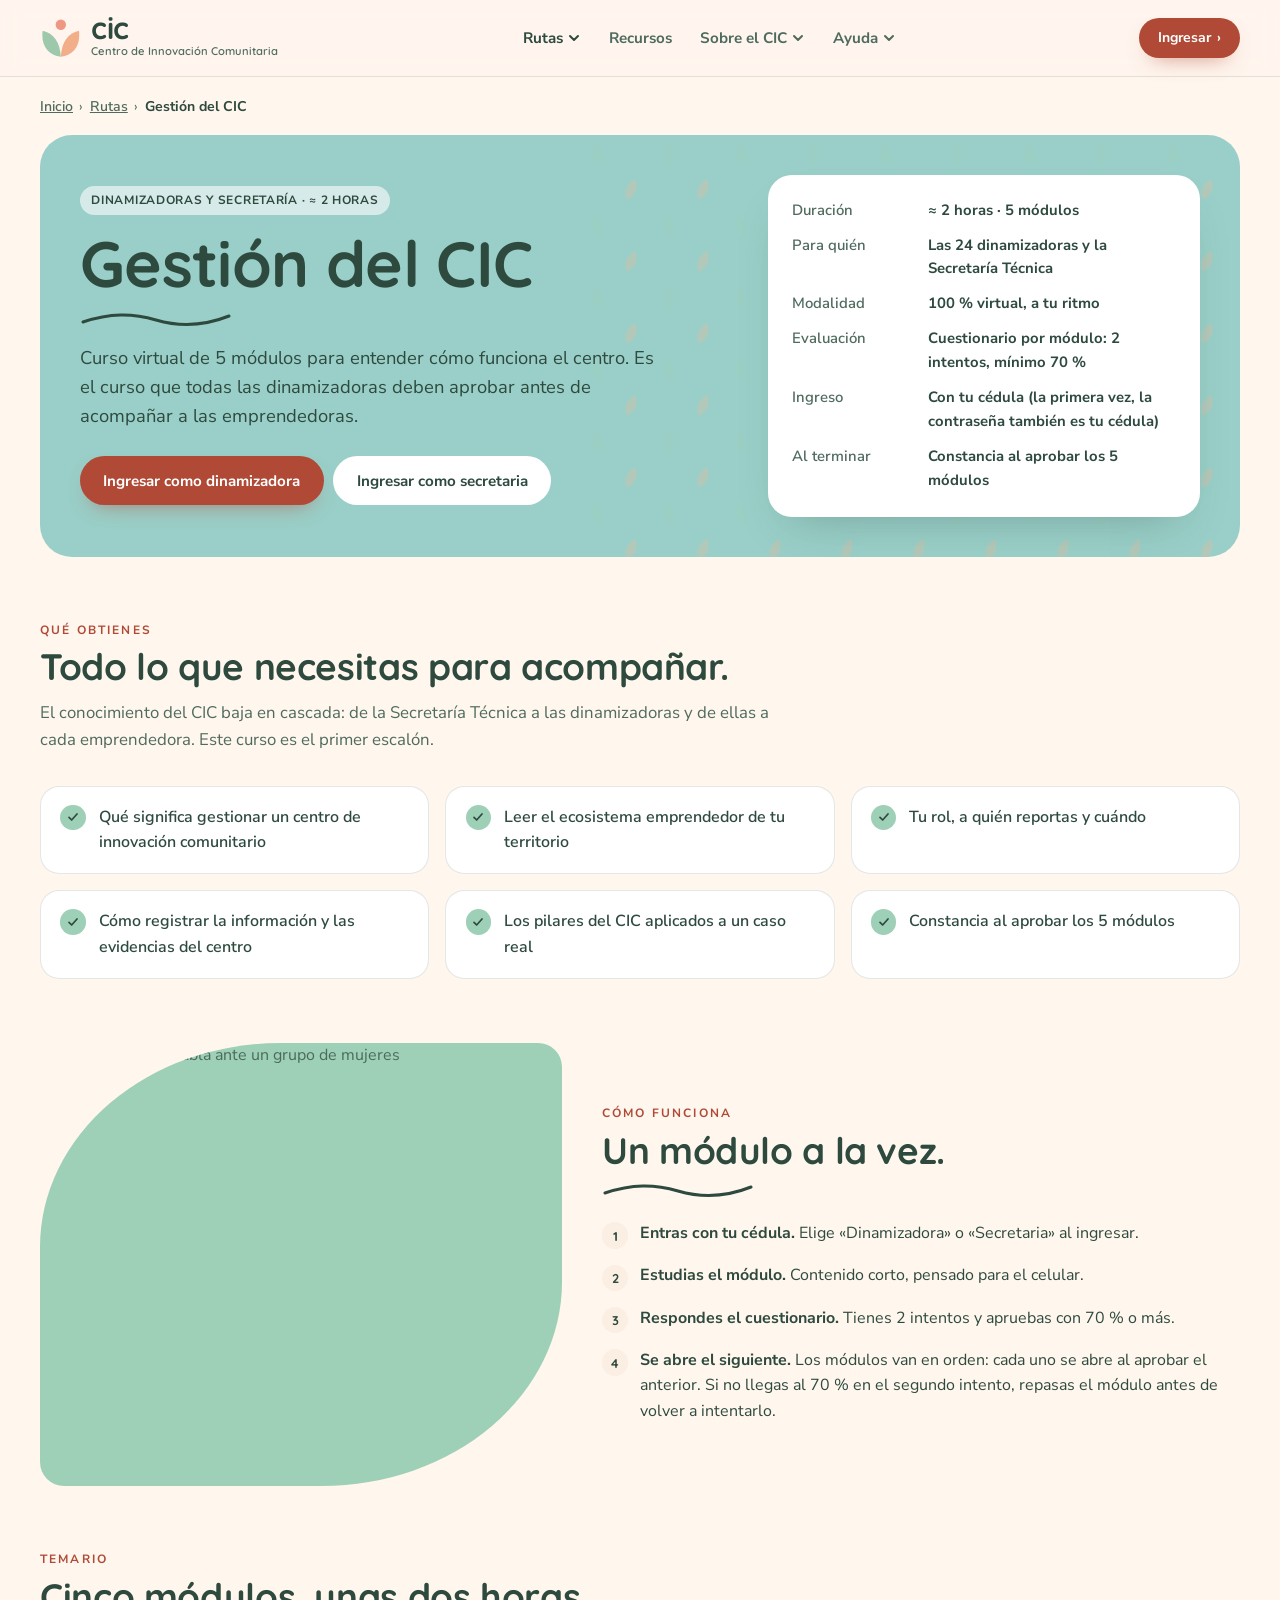
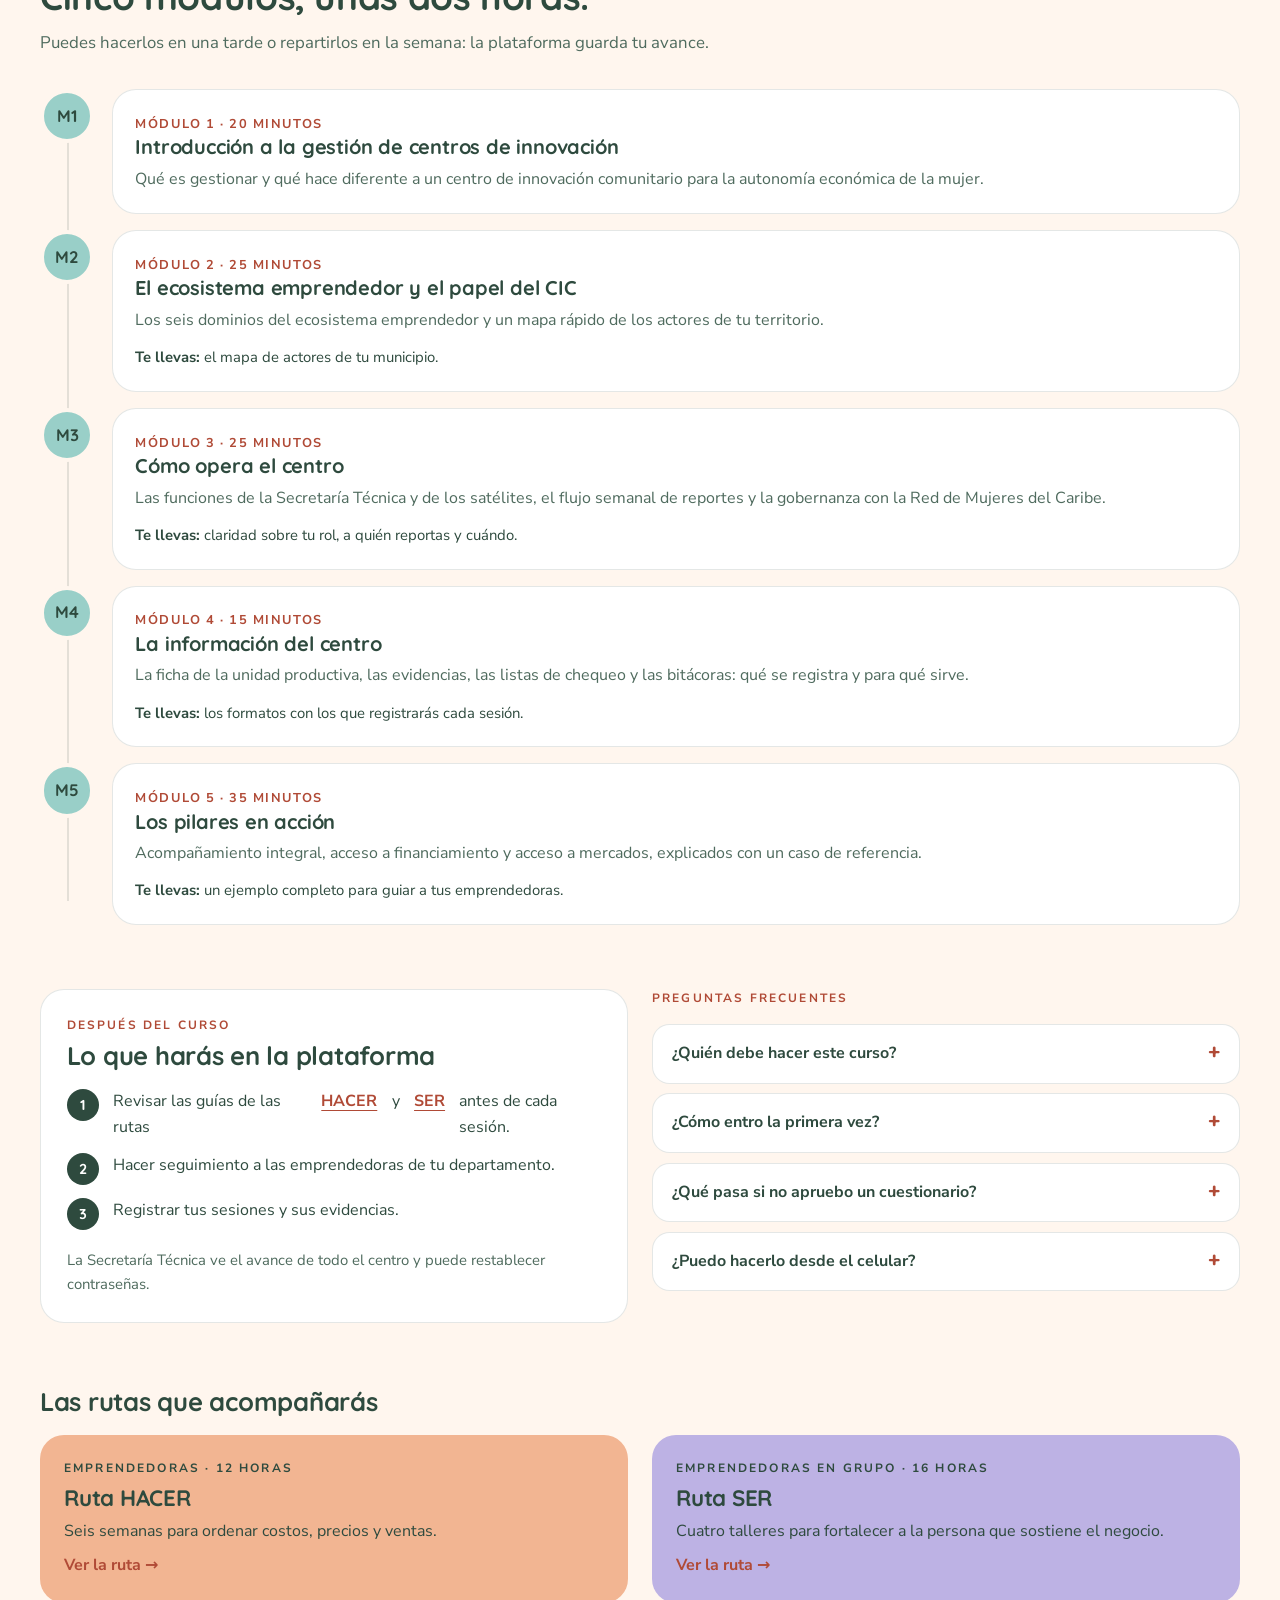
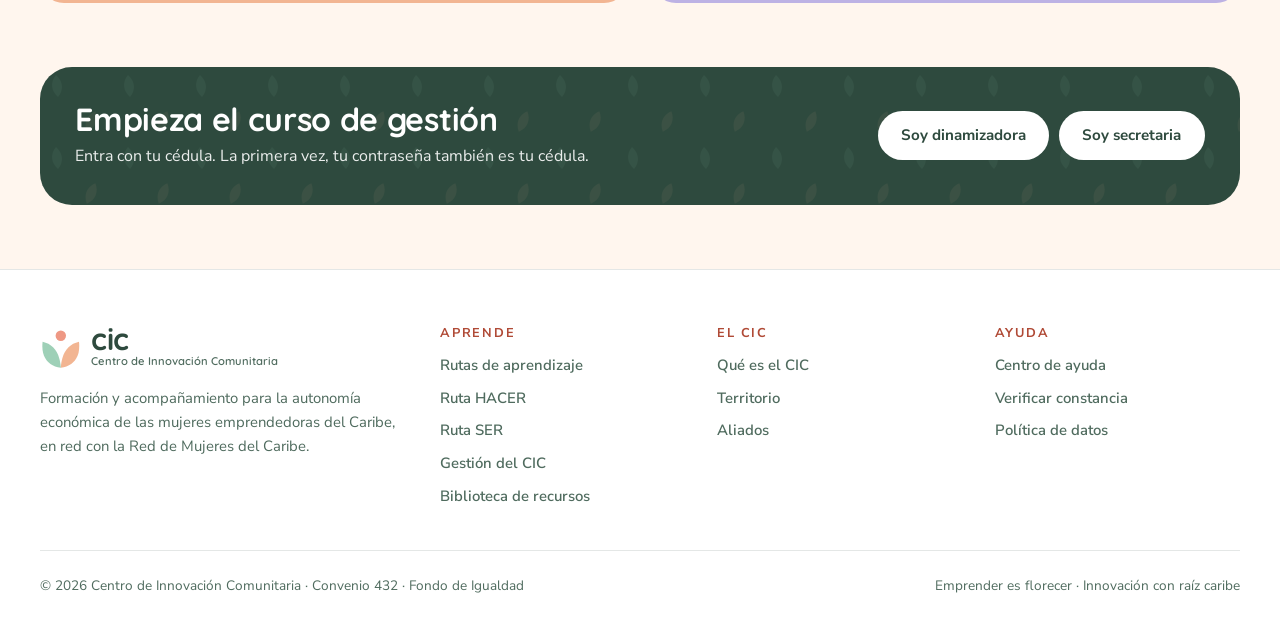
==== rutas/gestion-cic/index.html @ 65de55a2 "Create index.html" ====
<!DOCTYPE html>
<html lang="es-CO">
<head>
    <meta charset="UTF-8">
    <meta name="viewport" content="width=device-width, initial-scale=1">
    <title>Curso Gestión del CIC para dinamizadoras · CIC</title>
    <meta name="description" content="Curso virtual de 5 módulos (≈ 2 horas) para dinamizadoras y Secretaría Técnica: cómo funciona el Centro de Innovación Comunitaria y su ecosistema.">
    <link rel="canonical" href="https://centrodeinnovacioncomunitaria-hub.github.io/landing/rutas/gestion-cic/">
    <meta name="theme-color" content="#2E4A3E">
    <meta property="og:type" content="website">
    <meta property="og:locale" content="es_CO">
    <meta property="og:site_name" content="Centro de Innovación Comunitaria (CIC)">
    <meta property="og:title" content="Gestión del CIC · Centro de Innovación Comunitaria">
    <meta property="og:description" content="El curso que todas las dinamizadoras aprueban para acompañar a las emprendedoras del Caribe.">
    <meta property="og:url" content="https://centrodeinnovacioncomunitaria-hub.github.io/landing/rutas/gestion-cic/">
    <link rel="icon" type="image/svg+xml" href="data:image/svg+xml,%3Csvg xmlns='http://www.w3.org/2000/svg' viewBox='12 12 96 96'%3E%3Cpath d='M60,104 C30,100 14,78 18,44 C44,50 58,70 60,104 Z' fill='%239ED0B7'/%3E%3Cpath d='M60,104 C90,100 106,78 102,44 C76,50 62,70 60,104 Z' fill='%23F2B592'/%3E%3Ccircle cx='60' cy='30' r='12' fill='%23EE9884'/%3E%3C/svg%3E">
    <link rel="preconnect" href="https://fonts.googleapis.com">
    <link rel="preconnect" href="https://fonts.gstatic.com" crossorigin>
    <link href="https://fonts.googleapis.com/css2?family=Nunito+Sans:opsz,wght@6..12,400;6..12,600;6..12,700&family=Quicksand:wght@600;700&display=swap" rel="stylesheet">
    <link rel="stylesheet" href="../../assets/cic.css">
    <script type="application/ld+json">
    {
      "@context": "https://schema.org",
      "@graph": [
        {
          "@type": "Course",
          "name": "Gestión del CIC",
          "description": "Curso virtual de 5 módulos para dinamizadoras y Secretaría Técnica sobre cómo funciona un centro de innovación comunitaria.",
          "url": "https://centrodeinnovacioncomunitaria-hub.github.io/landing/rutas/gestion-cic/",
          "provider": { "@type": "EducationalOrganization", "name": "Centro de Innovación Comunitaria (CIC)", "url": "https://centrodeinnovacioncomunitaria-hub.github.io/landing/" },
          "inLanguage": "es-CO",
          "timeRequired": "PT2H",
          "isAccessibleForFree": true,
          "educationalCredentialAwarded": "Constancia de participación",
          "syllabusSections": [
            { "@type": "Syllabus", "name": "Introducción a la gestión de centros de innovación", "timeRequired": "PT20M" },
            { "@type": "Syllabus", "name": "El ecosistema emprendedor y el papel del CIC", "timeRequired": "PT25M" },
            { "@type": "Syllabus", "name": "Cómo opera el centro", "timeRequired": "PT25M" },
            { "@type": "Syllabus", "name": "La información del centro", "timeRequired": "PT15M" },
            { "@type": "Syllabus", "name": "Los pilares en acción", "timeRequired": "PT35M" }
          ]
        },
        {
          "@type": "BreadcrumbList",
          "itemListElement": [
            { "@type": "ListItem", "position": 1, "name": "Inicio", "item": "https://centrodeinnovacioncomunitaria-hub.github.io/landing/" },
            { "@type": "ListItem", "position": 2, "name": "Rutas", "item": "https://centrodeinnovacioncomunitaria-hub.github.io/landing/#rutas" },
            { "@type": "ListItem", "position": 3, "name": "Gestión del CIC" }
          ]
        }
      ]
    }
    </script>
    <script>document.documentElement.classList.add('js');</script>
</head>
<body>
    <svg width="0" height="0" style="position:absolute" aria-hidden="true" focusable="false">
        <filter id="duo-verde" color-interpolation-filters="sRGB"><feColorMatrix type="matrix" values=".33 .33 .33 0 0 .33 .33 .33 0 0 .33 .33 .33 0 0 0 0 0 1 0"/><feComponentTransfer><feFuncR type="table" tableValues=".18 .66"/><feFuncG type="table" tableValues=".29 .85"/><feFuncB type="table" tableValues=".24 .75"/></feComponentTransfer></filter>
        <symbol id="isotipo" viewBox="12 12 96 96"><path d="M60,104 C30,100 14,78 18,44 C44,50 58,70 60,104 Z" fill="#9ED0B7" style="mix-blend-mode:multiply"/><path d="M60,104 C90,100 106,78 102,44 C76,50 62,70 60,104 Z" fill="#F2B592" style="mix-blend-mode:multiply"/><circle cx="60" cy="30" r="12" fill="#EE9884"/></symbol>
        <symbol id="trazo" viewBox="0 0 152 16"><path d="M3 11 C 30 2, 52 2, 76 9 S 124 15, 149 5" fill="none" stroke="currentColor" stroke-width="3" stroke-linecap="round"/></symbol>
        <symbol id="flecha" viewBox="0 0 12 12"><path d="M2 4l4 4 4-4" fill="none" stroke="currentColor" stroke-width="2" stroke-linecap="round" stroke-linejoin="round"/></symbol>
    </svg>

    <a class="saltar" href="#contenido">Saltar al contenido</a>

    <header class="cabecera">
        <div class="contenedor">
            <a href="../../" class="logo" aria-label="CIC · Centro de Innovación Comunitaria, inicio">
                <svg aria-hidden="true"><use href="#isotipo"/></svg>
                <span><span class="logo-palabra">cic</span><span class="logo-sub">Centro de Innovación Comunitaria</span></span>
            </a>
            <nav id="nav-publica" class="nav" aria-label="Principal">
                <div class="submenu">
                    <button type="button" class="submenu-btn actual" aria-expanded="false" aria-controls="sub-rutas">Rutas <svg aria-hidden="true"><use href="#flecha"/></svg></button>
                    <ul id="sub-rutas" class="submenu-lista" hidden>
                        <li><a href="../hacer/"><span class="punto bg-durazno"></span><span><b>Ruta HACER</b><small>Emprendedoras · 12 horas</small></span></a></li>
                        <li><a href="../ser/"><span class="punto bg-lavanda"></span><span><b>Ruta SER</b><small>Emprendedoras en grupo · 16 horas</small></span></a></li>
                        <li><a href="../gestion-cic/" aria-current="page"><span class="punto bg-agua"></span><span><b>Gestión del CIC</b><small>Dinamizadoras y Secretaría · ≈ 2 horas</small></span></a></li>
                        <li><a class="todas" href="../../#rutas">Ver todas las rutas</a></li>
                    </ul>
                </div>
                <a href="../../#recursos">Recursos</a>
                <div class="submenu">
                    <button type="button" class="submenu-btn" aria-expanded="false" aria-controls="sub-cic">Sobre el CIC <svg aria-hidden="true"><use href="#flecha"/></svg></button>
                    <ul id="sub-cic" class="submenu-lista" hidden>
                        <li><a href="../../#sobre-cic"><span class="punto bg-menta"></span><span><b>Qué es el CIC</b><small>Modelo, cascada y pilares</small></span></a></li>
                        <li><a href="../../#territorio"><span class="punto bg-mantequilla"></span><span><b>Territorio</b><small>8 satélites · 13 municipios</small></span></a></li>
                        <li><a href="../../#aliados"><span class="punto bg-coral"></span><span><b>Aliados</b><small>Quiénes hacen posible el CIC</small></span></a></li>
                    </ul>
                </div>
                <div class="submenu">
                    <button type="button" class="submenu-btn" aria-expanded="false" aria-controls="sub-ayuda">Ayuda <svg aria-hidden="true"><use href="#flecha"/></svg></button>
                    <ul id="sub-ayuda" class="submenu-lista" hidden>
                        <li><a href="../../#ayuda"><span class="punto bg-agua"></span><span><b>Preguntas frecuentes</b><small>Ingreso, celular y constancias</small></span></a></li>
                        <li><a href="../../#verificar"><span class="punto bg-menta"></span><span><b>Verificar constancia</b><small>Con el código de la constancia</small></span></a></li>
                        <li><a href="../../#politica-datos"><span class="punto bg-lavanda"></span><span><b>Política de datos</b><small>Ley 1581 de 2012</small></span></a></li>
                    </ul>
                </div>
            </nav>
            <div class="acciones">
                <a class="btn btn-primario btn-pequeno" href="../../#ingresar">Ingresar <span aria-hidden="true">›</span></a>
                <button type="button" id="menu-btn" class="menu-btn" aria-controls="nav-publica" aria-expanded="false" aria-label="Abrir menú">
                    <svg width="20" height="20" viewBox="0 0 20 20" aria-hidden="true"><path d="M3 5h14M3 10h14M3 15h14" stroke="currentColor" stroke-width="2" stroke-linecap="round"/></svg>
                </button>
            </div>
        </div>
    </header>

    <main id="contenido" class="pagina-ruta">
        <nav class="migas contenedor" aria-label="Ruta de navegación">
            <ol>
                <li><a href="../../">Inicio</a></li>
                <li><a href="../../#rutas">Rutas</a></li>
                <li><span aria-current="page">Gestión del CIC</span></li>
            </ol>
        </nav>

        <div class="contenedor">
            <section class="ruta-heroe bg-agua" aria-labelledby="titulo-ruta">
                <div class="patron-hojas" aria-hidden="true"></div>
                <div class="ruta-heroe-grid">
                    <div>
                        <span class="chip" style="background:rgba(255,255,255,.6)">Dinamizadoras y Secretaría · ≈ 2 horas</span>
                        <h1 id="titulo-ruta">Gestión del CIC</h1>
                        <svg class="trazo" aria-hidden="true"><use href="#trazo"/></svg>
                        <p class="lead">Curso virtual de 5 módulos para entender cómo funciona el centro. Es el curso que todas las dinamizadoras deben aprobar antes de acompañar a las emprendedoras.</p>
                        <div class="botones" style="margin-top:1.6rem">
                            <a class="btn btn-primario" href="../../#ingresar-dinamizadora">Ingresar como dinamizadora</a>
                            <a class="btn btn-claro" href="../../#ingresar-secretaria">Ingresar como secretaria</a>
                        </div>
                    </div>
                    <aside class="ficha-tarjeta" aria-label="Ficha del curso">
                        <dl class="ficha">
                            <dt>Duración</dt><dd>≈ 2 horas · 5 módulos</dd>
                            <dt>Para quién</dt><dd>Las 24 dinamizadoras y la Secretaría Técnica</dd>
                            <dt>Modalidad</dt><dd>100 % virtual, a tu ritmo</dd>
                            <dt>Evaluación</dt><dd>Cuestionario por módulo: 2 intentos, mínimo 70 %</dd>
                            <dt>Ingreso</dt><dd>Con tu cédula (la primera vez, la contraseña también es tu cédula)</dd>
                            <dt>Al terminar</dt><dd>Constancia al aprobar los 5 módulos</dd>
                        </dl>
                    </aside>
                </div>
            </section>
        </div>

        <section class="bloque" aria-labelledby="titulo-obtienes">
            <div class="contenedor">
                <p class="eyebrow">Qué obtienes</p>
                <h2 id="titulo-obtienes" style="margin-top:.4rem">Todo lo que necesitas para acompañar.</h2>
                <p class="intro">El conocimiento del CIC baja en cascada: de la Secretaría Técnica a las dinamizadoras y de ellas a cada emprendedora. Este curso es el primer escalón.</p>
                <ul class="obtienes">
                    <li class="aparece">Qué significa gestionar un centro de innovación comunitario</li>
                    <li class="aparece">Leer el ecosistema emprendedor de tu territorio</li>
                    <li class="aparece">Tu rol, a quién reportas y cuándo</li>
                    <li class="aparece">Cómo registrar la información y las evidencias del centro</li>
                    <li class="aparece">Los pilares del CIC aplicados a un caso real</li>
                    <li class="aparece">Constancia al aprobar los 5 módulos</li>
                </ul>
            </div>
        </section>

        <section class="bloque" aria-labelledby="titulo-funciona">
            <div class="contenedor funciona">
                <div class="hoja bg-menta aparece">
                    <img class="foto-duo" style="filter:url(#duo-verde)" loading="lazy" referrerpolicy="no-referrer" width="640" height="544"
                         src="https://blogger.googleusercontent.com/img/b/R29vZ2xl/AVvXsEgkaFUGQ0lPFM6brzHzL_IpVWq1-TNBT09i9fsvGLFzL9xLCLwIwXAvQrNSRSFfO0YGUrww76EF6ipz-koMBblKLzogX8BmWFiyR5SAm5yjcVIxCCxAXAslyDUhedAtzoGcDtzMJ2Xzapk/s640/IMG_6604.JPG"
                         alt="Una facilitadora habla ante un grupo de mujeres">
                </div>
                <div class="aparece">
                    <p class="eyebrow">Cómo funciona</p>
                    <h2 id="titulo-funciona" style="margin-top:.4rem">Un módulo a la vez.</h2>
                    <svg class="trazo" aria-hidden="true"><use href="#trazo"/></svg>
                    <ol class="pasos" style="margin-top:1.4rem;gap:.9rem">
                        <li><span><b>Entras con tu cédula.</b> Elige «Dinamizadora» o «Secretaria» al ingresar.</span></li>
                        <li><span><b>Estudias el módulo.</b> Contenido corto, pensado para el celular.</span></li>
                        <li><span><b>Respondes el cuestionario.</b> Tienes 2 intentos y apruebas con 70 % o más.</span></li>
                        <li><span><b>Se abre el siguiente.</b> Los módulos van en orden: cada uno se abre al aprobar el anterior. Si no llegas al 70 % en el segundo intento, repasas el módulo antes de volver a intentarlo.</span></li>
                    </ol>
                </div>
            </div>
        </section>

        <section id="temario" class="bloque" aria-labelledby="titulo-temario">
            <div class="contenedor">
                <p class="eyebrow">Temario</p>
                <h2 id="titulo-temario" style="margin-top:.4rem">Cinco módulos, unas dos horas.</h2>
                <p class="intro">Puedes hacerlos en una tarde o repartirlos en la semana: la plataforma guarda tu avance.</p>
                <ol class="linea">
                    <li id="modulo-1" class="paso-ruta aparece">
                        <span class="numero bg-agua">M1</span>
                        <div class="tarjeta">
                            <span class="meta">Módulo 1 · 20 minutos</span>
                            <h3>Introducción a la gestión de centros de innovación</h3>
                            <p>Qué es gestionar y qué hace diferente a un centro de innovación comunitario para la autonomía económica de la mujer.</p>
                        </div>
                    </li>
                    <li id="modulo-2" class="paso-ruta aparece">
                        <span class="numero bg-agua">M2</span>
                        <div class="tarjeta">
                            <span class="meta">Módulo 2 · 25 minutos</span>
                            <h3>El ecosistema emprendedor y el papel del CIC</h3>
                            <p>Los seis dominios del ecosistema emprendedor y un mapa rápido de los actores de tu territorio.</p>
                            <p class="logra"><b>Te llevas:</b> el mapa de actores de tu municipio.</p>
                        </div>
                    </li>
                    <li id="modulo-3" class="paso-ruta aparece">
                        <span class="numero bg-agua">M3</span>
                        <div class="tarjeta">
                            <span class="meta">Módulo 3 · 25 minutos</span>
                            <h3>Cómo opera el centro</h3>
                            <p>Las funciones de la Secretaría Técnica y de los satélites, el flujo semanal de reportes y la gobernanza con la Red de Mujeres del Caribe.</p>
                            <p class="logra"><b>Te llevas:</b> claridad sobre tu rol, a quién reportas y cuándo.</p>
                        </div>
                    </li>
                    <li id="modulo-4" class="paso-ruta aparece">
                        <span class="numero bg-agua">M4</span>
                        <div class="tarjeta">
                            <span class="meta">Módulo 4 · 15 minutos</span>
                            <h3>La información del centro</h3>
                            <p>La ficha de la unidad productiva, las evidencias, las listas de chequeo y las bitácoras: qué se registra y para qué sirve.</p>
                            <p class="logra"><b>Te llevas:</b> los formatos con los que registrarás cada sesión.</p>
                        </div>
                    </li>
                    <li id="modulo-5" class="paso-ruta aparece">
                        <span class="numero bg-agua">M5</span>
                        <div class="tarjeta">
                            <span class="meta">Módulo 5 · 35 minutos</span>
                            <h3>Los pilares en acción</h3>
                            <p>Acompañamiento integral, acceso a financiamiento y acceso a mercados, explicados con un caso de referencia.</p>
                            <p class="logra"><b>Te llevas:</b> un ejemplo completo para guiar a tus emprendedoras.</p>
                        </div>
                    </li>
                </ol>
            </div>
        </section>

        <section class="bloque" aria-labelledby="titulo-despues">
            <div class="contenedor dos-col">
                <div class="tarjeta aparece">
                    <p class="eyebrow">Después del curso</p>
                    <h2 id="titulo-despues" style="font-size:1.6rem;margin:.4rem 0 1.2rem">Lo que harás en la plataforma</h2>
                    <ol class="requisitos">
                        <li>Revisar las guías de las rutas <a class="enlace" href="../hacer/">HACER</a> y <a class="enlace" href="../ser/">SER</a> antes de cada sesión.</li>
                        <li>Hacer seguimiento a las emprendedoras de tu departamento.</li>
                        <li>Registrar tus sesiones y sus evidencias.</li>
                    </ol>
                    <p class="texto-suave" style="margin-top:1.2rem;font-size:.93rem">La Secretaría Técnica ve el avance de todo el centro y puede restablecer contraseñas.</p>
                </div>
                <div class="aparece">
                    <p class="eyebrow">Preguntas frecuentes</p>
                    <div class="preguntas" style="margin-top:1rem">
                        <details><summary>¿Quién debe hacer este curso?</summary><p>Las 24 dinamizadoras de los 8 satélites y el equipo de la Secretaría Técnica.</p></details>
                        <details><summary>¿Cómo entro la primera vez?</summary><p>Toca «Ingresar», elige «Dinamizadora» o «Secretaria» y escribe tu cédula. La primera vez, tu contraseña también es tu cédula; al entrar, cámbiala por una nueva y te llegará un correo de confirmación.</p></details>
                        <details><summary>¿Qué pasa si no apruebo un cuestionario?</summary><p>Tienes dos intentos. Si en el segundo no llegas al 70 %, repasa el módulo y vuelve a intentarlo.</p></details>
                        <details><summary>¿Puedo hacerlo desde el celular?</summary><p>Sí. El curso está pensado para el celular y guarda tu avance para que sigas donde lo dejaste.</p></details>
                    </div>
                </div>
            </div>
        </section>

        <section class="bloque" aria-labelledby="titulo-otras">
            <div class="contenedor">
                <h2 id="titulo-otras" style="font-size:1.6rem;margin-bottom:1.2rem">Las rutas que acompañarás</h2>
                <div class="rejilla r2">
                    <a class="otra-ruta bg-durazno aparece" href="../hacer/"><small class="eyebrow" style="color:var(--bosque)">Emprendedoras · 12 horas</small><h3>Ruta HACER</h3><p>Seis semanas para ordenar costos, precios y ventas.</p><span>Ver la ruta →</span></a>
                    <a class="otra-ruta bg-lavanda aparece" href="../ser/"><small class="eyebrow" style="color:var(--bosque)">Emprendedoras en grupo · 16 horas</small><h3>Ruta SER</h3><p>Cuatro talleres para fortalecer a la persona que sostiene el negocio.</p><span>Ver la ruta →</span></a>
                </div>

                <div class="cta-banda">
                    <div class="patron-hojas" aria-hidden="true"></div>
                    <div>
                        <h2>Empieza el curso de gestión</h2>
                        <p>Entra con tu cédula. La primera vez, tu contraseña también es tu cédula.</p>
                    </div>
                    <div class="botones" style="margin:0">
                        <a class="btn btn-claro" href="../../#ingresar-dinamizadora">Soy dinamizadora</a>
                        <a class="btn btn-claro" href="../../#ingresar-secretaria">Soy secretaria</a>
                    </div>
                </div>
            </div>
        </section>
    </main>

    <footer class="pie">
        <div class="contenedor">
            <div class="pie-rejilla">
                <div>
                    <a href="../../" class="logo" aria-label="CIC, volver al inicio">
                        <svg aria-hidden="true"><use href="#isotipo"/></svg>
                        <span><span class="logo-palabra">cic</span><span class="logo-sub" style="display:block">Centro de Innovación Comunitaria</span></span>
                    </a>
                    <p class="texto-suave" style="margin-top:1rem;font-size:.93rem">Formación y acompañamiento para la autonomía económica de las mujeres emprendedoras del Caribe, en red con la Red de Mujeres del Caribe.</p>
                </div>
                <div>
                    <h2>Aprende</h2>
                    <ul><li><a href="../../#rutas">Rutas de aprendizaje</a></li><li><a href="../hacer/">Ruta HACER</a></li><li><a href="../ser/">Ruta SER</a></li><li><a href="../gestion-cic/">Gestión del CIC</a></li><li><a href="../../#recursos">Biblioteca de recursos</a></li></ul>
                </div>
                <div>
                    <h2>El CIC</h2>
                    <ul><li><a href="../../#sobre-cic">Qué es el CIC</a></li><li><a href="../../#territorio">Territorio</a></li><li><a href="../../#aliados">Aliados</a></li></ul>
                </div>
                <div>
                    <h2>Ayuda</h2>
                    <ul><li><a href="../../#ayuda">Centro de ayuda</a></li><li><a href="../../#verificar">Verificar constancia</a></li><li><a href="../../#politica-datos">Política de datos</a></li></ul>
                </div>
            </div>
            <div class="pie-legal">
                <span>© 2026 Centro de Innovación Comunitaria · Convenio 432 · Fondo de Igualdad</span>
                <span>Emprender es florecer · Innovación con raíz caribe</span>
            </div>
        </div>
    </footer>

    <script src="../../assets/sitio.js"></script>
</body>
</html>
---- assets/cic.css ----
:root {
    /* Paleta del manual de marca v3 · Florecer: pasteles para la suavidad y un verde bosque que ancla */
    --bosque: #2E4A3E;      /* textos y trazo firme: 9,1:1 sobre crema */
    --musgo: #4F6B5E;       /* textos secundarios */
    --coralp: #B04A36;      /* coral profundo: botones y acciones, 5,4:1 con blanco */
    --coralp-osc: #963D2C;
    --menta: #9ED0B7;       /* crecimiento, esperanza */
    --durazno: #F2B592;     /* calidez, cercanía */
    --coral: #EE9884;       /* energía, acción */
    --mantequilla: #F4E1A1; /* luz, optimismo */
    --agua: #99CFC8;
    --lavanda: #BDB2E4;
    --crema: #FFF6EE;
    --crema-2: #FBEEE2;
    --linea: rgba(46, 74, 62, .13);
    --sombra: 0 22px 44px -24px rgba(46, 74, 62, .35);
    --titulo: 'Quicksand', ui-rounded, system-ui, sans-serif;
    --texto: 'Nunito Sans', system-ui, -apple-system, 'Segoe UI', sans-serif;
}
*, *::before, *::after { box-sizing: border-box; }
html { scroll-behavior: smooth; scroll-padding-top: 5.5rem; -webkit-text-size-adjust: 100%; }
body { margin: 0; background: var(--crema); color: var(--bosque); font: 400 1rem/1.6 var(--texto); -webkit-font-smoothing: antialiased; }
img, svg { display: block; max-width: 100%; }
[hidden] { display: none !important; }
h1, h2, h3, h4 { font-family: var(--titulo); font-weight: 700; line-height: 1.12; margin: 0; letter-spacing: -.01em; }
p { margin: 0; }
a { color: inherit; }
button, input, select { font: inherit; color: inherit; }
:focus-visible { outline: 3px solid var(--coralp); outline-offset: 2px; }
::selection { background: var(--menta); color: var(--bosque); }
.sr-only { position: absolute; width: 1px; height: 1px; padding: 0; margin: -1px; overflow: hidden; clip: rect(0 0 0 0); white-space: nowrap; border: 0; }
.saltar { position: absolute; left: 1rem; top: -4rem; z-index: 100; background: #fff; padding: .6rem 1rem; border-radius: 999px; font-weight: 700; }
.saltar:focus { top: 1rem; }
.contenedor { width: min(1200px, 100% - 2.5rem); margin-inline: auto; }
.texto-suave { color: var(--musgo); }

/* Botones */
.btn { display: inline-flex; align-items: center; justify-content: center; gap: .4rem; min-height: 2.9rem; padding: .7rem 1.4rem; border-radius: 999px; border: 1.5px solid transparent; font-weight: 700; font-size: .95rem; text-decoration: none; cursor: pointer; transition: background-color .2s, transform .2s, border-color .2s; }
.btn:hover { transform: translateY(-1px); }
.btn-primario { background: var(--coralp); color: #fff; box-shadow: 0 10px 22px -12px rgba(176, 74, 54, .7); }
.btn-primario:hover { background: var(--coralp-osc); }
.btn-borde { background: #fff; border-color: rgba(46, 74, 62, .25); }
.btn-borde:hover { background: var(--crema-2); }
.btn-bosque { background: var(--bosque); color: #fff; }
.btn-claro { background: #fff; color: var(--bosque); }
.btn-pequeno { min-height: 2.5rem; padding: .5rem 1.1rem; font-size: .875rem; }
.btn:disabled { opacity: .6; cursor: default; transform: none; }
.enlace { font-weight: 700; color: var(--coralp); text-decoration: underline; text-underline-offset: 4px; }

/* Elementos de marca */
.eyebrow { font-size: .75rem; font-weight: 700; letter-spacing: .18em; text-transform: uppercase; color: var(--coralp); }
.trazo { width: 9.5rem; height: 1rem; margin-top: .7rem; color: var(--bosque); }
.centrado .trazo { margin-inline: auto; }
.hoja { border-radius: 46% 1.5rem 46% 1.5rem / 46% 1.5rem 46% 1.5rem; overflow: hidden; }
.hoja-inv { border-radius: 1.5rem 46% 1.5rem 46% / 1.5rem 46% 1.5rem 46%; overflow: hidden; }
.foto-duo { width: 100%; height: 100%; object-fit: cover; }
.patron-hojas { background-image: url("data:image/svg+xml,%3Csvg xmlns='http://www.w3.org/2000/svg' width='72' height='72' viewBox='0 0 72 72'%3E%3Cpath d='M18 30c-7-6-8-15-2-22 7 6 8 15 2 22z' fill='%239ED0B7' fill-opacity='.55'/%3E%3Cpath d='M52 66c-7-6-8-15-2-22 7 6 8 15 2 22z' fill='%23F2B592' fill-opacity='.55' transform='rotate(28 52 55)'/%3E%3C/svg%3E"); background-size: 72px 72px; }
.tarjeta { background: #fff; border: 1px solid var(--linea); border-radius: 1.5rem; padding: 1.6rem; }
.chip { display: inline-flex; align-items: center; gap: .35rem; font-size: .75rem; font-weight: 700; letter-spacing: .06em; text-transform: uppercase; padding: .3rem .7rem; border-radius: 999px; background: var(--crema-2); }
.numero { width: 2.75rem; height: 2.75rem; border-radius: 50%; display: grid; place-items: center; font-family: var(--titulo); font-weight: 700; flex-shrink: 0; }
.bg-menta { background: var(--menta); } .bg-durazno { background: var(--durazno); } .bg-coral { background: var(--coral); }
.bg-mantequilla { background: var(--mantequilla); } .bg-agua { background: var(--agua); } .bg-lavanda { background: var(--lavanda); }

/* Encabezado */
.cabecera { position: sticky; top: 0; z-index: 50; background: rgba(255, 246, 238, .9); backdrop-filter: blur(10px); border-bottom: 1px solid var(--linea); }
.cabecera .contenedor { height: 4.75rem; display: flex; align-items: center; justify-content: space-between; gap: 1rem; }
.logo { display: flex; align-items: center; gap: .6rem; text-decoration: none; }
.logo svg { width: 2.6rem; height: 2.6rem; }
.logo-palabra { font-family: var(--titulo); font-weight: 700; font-size: 1.9rem; line-height: .9; letter-spacing: -.02em; display: block; }
.logo-sub { font-family: var(--titulo); font-weight: 600; font-size: .7rem; color: var(--musgo); display: block; }
.nav { display: flex; gap: 1.8rem; font-weight: 700; font-size: .95rem; }
.nav a { text-decoration: none; color: var(--musgo); padding: .4rem 0; }
.nav a:hover { color: var(--bosque); }
.acciones { display: flex; align-items: center; gap: .5rem; }
.menu-btn { display: none; width: 2.75rem; height: 2.75rem; border-radius: 50%; border: 1.5px solid var(--linea); background: #fff; cursor: pointer; }
.usuaria { display: none; align-items: center; gap: .6rem; }
.usuaria.activa { display: flex; }
.usuaria-datos { text-align: right; line-height: 1.2; }
.usuaria-datos b { display: block; font-size: .9rem; }
.usuaria-datos small { color: var(--musgo); }
.inicial { width: 2.5rem; height: 2.5rem; border-radius: 50%; background: var(--menta); display: grid; place-items: center; font-family: var(--titulo); font-weight: 700; }
.salir { background: none; border: 0; color: var(--coralp); font-weight: 700; cursor: pointer; padding: .5rem; }
@media (max-width: 960px) {
    .menu-btn { display: inline-grid; place-items: center; }
    .nav { display: none; position: absolute; top: 100%; left: 0; right: 0; flex-direction: column; gap: 0; background: var(--crema); border-bottom: 1px solid var(--linea); padding: .5rem 1.25rem 1rem; }
    .nav.abierta { display: flex; }
    .nav a { padding: .8rem 0; border-bottom: 1px solid var(--linea); }
    .logo-sub { display: none; }
    .usuaria-datos { display: none; }
}

/* Secciones */
.seccion { padding: 5rem 0; }
.seccion-blanca { background: #fff; }
.seccion-crema2 { background: var(--crema-2); }
.cabeza { max-width: 46rem; margin-bottom: 2.75rem; }
.cabeza h2 { font-size: clamp(1.9rem, 4vw, 2.7rem); margin-top: .5rem; }
.cabeza p { margin-top: 1rem; color: var(--musgo); font-size: 1.05rem; }
.centrado { text-align: center; margin-inline: auto; }
.rejilla { display: grid; gap: 1.5rem; }
.r2 { grid-template-columns: repeat(2, 1fr); } .r3 { grid-template-columns: repeat(3, 1fr); } .r4 { grid-template-columns: repeat(4, 1fr); } .r5 { grid-template-columns: repeat(5, 1fr); }
@media (max-width: 1024px) { .r4, .r5 { grid-template-columns: repeat(2, 1fr); } .r3 { grid-template-columns: repeat(2, 1fr); } }
@media (max-width: 680px) { .r2, .r3, .r4, .r5 { grid-template-columns: 1fr; } .r4.movil-2 { grid-template-columns: repeat(2, 1fr); gap: .75rem; } .seccion { padding: 3.75rem 0; } }
.js .aparece { opacity: 0; transform: translateY(14px); transition: opacity .7s ease, transform .7s ease; }
.js .aparece.visible { opacity: 1; transform: none; }

/* Héroe con entrada por rol */
.heroe { position: relative; overflow: hidden; padding: 3.5rem 0 4.5rem; }
.heroe .contenedor { display: grid; grid-template-columns: 1.15fr .85fr; gap: 3.5rem; align-items: center; }
.heroe h1 { font-size: clamp(2.5rem, 6vw, 4.4rem); line-height: 1.02; margin-top: .9rem; }
.heroe h1 em { font-style: normal; color: var(--coralp); }
.heroe-texto { font-size: 1.1rem; color: var(--musgo); margin-top: 1.2rem; max-width: 38rem; }
.roles { margin-top: 2rem; background: #fff; border: 1px solid var(--linea); border-radius: 1.75rem; padding: 1.25rem; box-shadow: var(--sombra); }
.roles-titulo { font-family: var(--titulo); font-weight: 700; font-size: 1.15rem; margin-bottom: .8rem; }
.roles-tabs { display: grid; grid-template-columns: repeat(3, 1fr); gap: .5rem; }
.rol-tab { text-align: left; border: 1.5px solid var(--linea); background: var(--crema); border-radius: 1.1rem; padding: .75rem .85rem; cursor: pointer; line-height: 1.25; }
.rol-tab b { display: block; font-size: .95rem; }
.rol-tab small { color: var(--musgo); font-size: .8rem; }
.rol-tab[aria-selected="true"] { border-color: var(--bosque); background: #fff; box-shadow: 0 0 0 3px rgba(158, 208, 183, .6); }
.rol-panel { padding: 1.1rem .25rem .25rem; }
.pasos { list-style: none; margin: 0; padding: 0; display: grid; gap: .55rem; counter-reset: paso; }
.pasos li { display: flex; gap: .75rem; align-items: flex-start; counter-increment: paso; }
.pasos li::before { content: counter(paso); width: 1.65rem; height: 1.65rem; border-radius: 50%; background: var(--crema-2); display: grid; place-items: center; font: 700 .8rem var(--titulo); flex-shrink: 0; margin-top: .1rem; }
.botones { display: flex; flex-wrap: wrap; gap: .6rem; margin-top: 1.1rem; }
.heroe-foto { position: relative; padding-bottom: 1.5rem; }
.heroe-foto .hoja { aspect-ratio: 4 / 5; background: var(--menta); box-shadow: var(--sombra); }
.heroe-dato { position: absolute; left: -1rem; bottom: 0; background: #fff; border-radius: 1.4rem; box-shadow: var(--sombra); padding: .9rem 1.2rem; display: flex; gap: 1.1rem; align-items: center; }
.heroe-dato b { display: block; font: 700 1.5rem var(--titulo); }
.heroe-dato small { color: var(--musgo); font-size: .78rem; }
.heroe-dato i { width: 1px; height: 2.5rem; background: var(--linea); }
.heroe-patron { position: absolute; inset: 0 0 0 55%; opacity: .45; pointer-events: none; }
@media (max-width: 900px) {
    .heroe .contenedor { grid-template-columns: 1fr; gap: 2.5rem; }
    .heroe-foto { max-width: 26rem; margin-inline: auto; width: 100%; }
    .heroe-dato { left: 0; }
    .heroe-patron { display: none; }
}
@media (max-width: 520px) { .roles-tabs { grid-template-columns: 1fr; } }

/* Rutas */
.ruta { display: flex; flex-direction: column; background: #fff; border: 1px solid var(--linea); border-radius: 1.75rem; overflow: hidden; scroll-margin-top: 6rem; }
.ruta-cab { padding: 1.5rem 1.6rem 1.3rem; }
.ruta-cab h3 { font-size: 1.75rem; margin-top: .6rem; }
.ruta-cab p { margin-top: .5rem; }
.ruta-cuerpo { padding: 1.4rem 1.6rem 1.6rem; display: flex; flex-direction: column; gap: 1.1rem; flex: 1; }
.ficha { display: grid; grid-template-columns: auto 1fr; gap: .35rem 1rem; margin: 0; font-size: .92rem; }
.ficha dt { color: var(--musgo); }
.ficha dd { margin: 0; font-weight: 700; }
.lista-check { list-style: none; margin: 0; padding: 0; display: grid; gap: .4rem; font-size: .92rem; }
.lista-check li { display: flex; gap: .55rem; }
.lista-check li::before { content: ''; width: .55rem; height: .9rem; border: solid var(--bosque); border-width: 0 2.5px 2.5px 0; transform: rotate(45deg) translateY(-.15rem); flex-shrink: 0; margin: .25rem .2rem 0 .1rem; }
details.desplegable { border-top: 1px solid var(--linea); padding-top: .9rem; }
details.desplegable summary { cursor: pointer; font-weight: 700; list-style: none; display: flex; justify-content: space-between; gap: 1rem; }
details.desplegable summary::-webkit-details-marker { display: none; }
details.desplegable summary::after { content: '+'; font: 700 1.3rem/1 var(--titulo); color: var(--coralp); }
details.desplegable[open] summary::after { content: '–'; }
.temario { margin: .9rem 0 0; padding: 0; list-style: none; display: grid; gap: .7rem; font-size: .9rem; }
.temario b { display: block; }
.temario span { color: var(--musgo); }
.ruta-pie { margin-top: auto; display: flex; flex-wrap: wrap; gap: .6rem; }
.ventajas { display: flex; flex-wrap: wrap; gap: .6rem 1.5rem; justify-content: center; margin-top: 2rem; color: var(--musgo); font-weight: 600; font-size: .92rem; }
.ventajas span::before { content: '●'; color: var(--menta); margin-right: .45rem; }

/* Biblioteca */
.filtros { display: flex; flex-wrap: wrap; gap: .5rem; align-items: center; margin-bottom: 1rem; }
.filtro { border: 1.5px solid var(--linea); background: #fff; border-radius: 999px; padding: .5rem .95rem; font-weight: 700; font-size: .875rem; cursor: pointer; min-height: 2.6rem; }
.filtro small { color: var(--musgo); font-weight: 600; margin-left: .2rem; }
.filtro[aria-pressed="true"] { background: var(--bosque); color: #fff; border-color: var(--bosque); }
.filtro[aria-pressed="true"] small { color: rgba(255, 255, 255, .8); }
.buscador { max-width: 26rem; margin-bottom: 1.75rem; }
.recurso { display: flex; flex-direction: column; gap: .8rem; }
.recurso h3 { font-size: 1.2rem; }
.recurso p { color: var(--musgo); font-size: .93rem; }
.recurso ol { margin: .7rem 0 0; padding-left: 1.2rem; display: grid; gap: .35rem; font-size: .9rem; }
.recurso-pie { margin-top: auto; display: flex; justify-content: space-between; align-items: center; gap: .6rem; flex-wrap: wrap; font-size: .85rem; padding-top: .4rem; }
.recurso-pie a { font-weight: 700; color: var(--coralp); }
.pronto { color: var(--musgo); font-weight: 600; }
.calculadora { display: grid; gap: .5rem; margin-top: .9rem; background: var(--crema); border-radius: 1rem; padding: 1rem; }
.calculadora label { font-size: .85rem; font-weight: 700; }
.resultado { margin-top: .4rem; padding: .8rem 1rem; border-radius: .9rem; background: var(--menta); font-size: .92rem; }
.resultado b { font: 700 1.6rem var(--titulo); display: block; }
.vacio { text-align: center; padding: 2rem; color: var(--musgo); }

/* Sobre el CIC */
.sobre { display: grid; grid-template-columns: 1.1fr .9fr; gap: 3rem; align-items: center; }
.sobre p + p { margin-top: 1rem; }
.cita { margin-top: 1.6rem; border-left: 4px solid var(--coralp); padding: .3rem 0 .3rem 1.1rem; font: 600 1.15rem/1.45 var(--titulo); }
.video { position: relative; aspect-ratio: 4 / 3; background: var(--bosque); }
.video img { opacity: .55; }
.video-capa { position: absolute; inset: 0; display: grid; place-items: center; text-align: center; color: #fff; padding: 1.5rem; }
.video-boton { width: 4.2rem; height: 4.2rem; border-radius: 50%; background: rgba(255, 255, 255, .92); display: grid; place-items: center; margin: 0 auto .8rem; }
.video-boton::after { content: ''; border-left: 1.1rem solid var(--coralp); border-top: .7rem solid transparent; border-bottom: .7rem solid transparent; margin-left: .3rem; }
.cascada { display: grid; grid-template-columns: 1fr auto 1fr auto 1fr; align-items: stretch; gap: .75rem; margin-top: 3.5rem; }
.cascada .tarjeta b { font: 700 2.6rem var(--titulo); display: block; line-height: 1; }
.cascada .tarjeta h3 { font-size: 1.15rem; margin: .5rem 0 .4rem; }
.cascada .tarjeta p { color: var(--musgo); font-size: .92rem; }
.flecha { align-self: center; font: 700 1.6rem var(--titulo); color: var(--coralp); }
@media (max-width: 900px) { .sobre { grid-template-columns: 1fr; } .cascada { grid-template-columns: 1fr; } .flecha { transform: rotate(90deg); justify-self: center; } }
.distintas article h3 { font-size: 1.2rem; margin: 1rem 0 .5rem; }
.distintas article p { color: var(--musgo); font-size: .93rem; }
.icono { width: 3.2rem; height: 3.2rem; border-radius: 1rem; display: grid; place-items: center; }
.icono svg { width: 1.6rem; height: 1.6rem; }
.etapas li { list-style: none; }
.etapas { padding: 0; margin: 0; }
.etapas h3 { font-size: 1.1rem; margin: .9rem 0 .4rem; }
.etapas p { color: var(--musgo); font-size: .9rem; }
.pilar { text-align: center; }
.pilar .numero { margin: 0 auto .8rem; width: 3rem; height: 3rem; }
.pilar h3 { font-size: 1.05rem; margin-bottom: .4rem; }
.pilar p { color: var(--musgo); font-size: .88rem; }
.pilar-base { background: rgba(189, 178, 228, .35); border-color: var(--lavanda); }
.subtitulo { font-size: clamp(1.4rem, 3vw, 1.8rem); margin: 4rem 0 1.5rem; }
.historias figure { margin: 0; }
.historias .hoja, .historias .hoja-inv { aspect-ratio: 4 / 5; }
.historias figcaption { margin-top: .9rem; }
.historias figcaption b { font: 700 1.1rem var(--titulo); display: block; }
.historias figcaption span { color: var(--musgo); font-size: .92rem; }
@media (min-width: 681px) { .historias figure:nth-child(2) { margin-top: 2.5rem; } }

/* Territorio */
.territorio { background: var(--bosque); color: #fff; position: relative; overflow: hidden; }
.territorio .patron-hojas { position: absolute; inset: 0; opacity: .12; }
.territorio .contenedor { position: relative; }
.territorio .eyebrow { color: var(--mantequilla); }
.territorio .cabeza p { color: rgba(255, 255, 255, .85); }
.cifra { padding: 1.4rem; border-radius: 1.25rem; background: rgba(255, 255, 255, .08); border: 1px solid rgba(255, 255, 255, .16); }
.cifra b { font: 700 2.6rem/1 var(--titulo); display: block; margin-bottom: .4rem; }
.cifra span { font-size: .92rem; color: rgba(255, 255, 255, .9); }
.satelites { margin-top: 2rem; }
.satelite { padding: 1.1rem 1.2rem; border-radius: 1.1rem; background: rgba(255, 255, 255, .06); border: 1px solid rgba(255, 255, 255, .14); }
.satelite small { font-size: .72rem; letter-spacing: .14em; text-transform: uppercase; color: var(--menta); font-weight: 700; }
.satelite b { display: block; font: 700 1.05rem var(--titulo); margin-top: .25rem; }

/* Aliados */
.aliado h3 { font-size: 1.15rem; margin-bottom: .5rem; }
.aliado p { color: var(--musgo); font-size: .92rem; }
.aliado .chip { margin-bottom: .9rem; }

/* Ayuda */
.ayuda { display: grid; grid-template-columns: 1.3fr .9fr; gap: 2rem; align-items: start; }
.preguntas details { background: #fff; border: 1px solid var(--linea); border-radius: 1.1rem; padding: 1rem 1.2rem; }
.preguntas details + details { margin-top: .6rem; }
.preguntas summary { cursor: pointer; font-weight: 700; list-style: none; display: flex; justify-content: space-between; gap: 1rem; }
.preguntas summary::-webkit-details-marker { display: none; }
.preguntas summary::after { content: '+'; font: 700 1.3rem/1 var(--titulo); color: var(--coralp); }
.preguntas details[open] summary::after { content: '–'; }
.preguntas details p { margin-top: .7rem; color: var(--musgo); }
.lateral { display: grid; gap: 1rem; }
.lateral h3 { font-size: 1.2rem; margin-bottom: .5rem; }
.lateral p { color: var(--musgo); font-size: .93rem; }
@media (max-width: 900px) { .ayuda { grid-template-columns: 1fr; } }

/* Formularios */
.campo { width: 100%; border: 1.5px solid rgba(46, 74, 62, .25); border-radius: .9rem; padding: .7rem .9rem; background: #fff; font-size: 1rem; min-height: 2.9rem; }
.campo:focus { outline: none; border-color: var(--bosque); box-shadow: 0 0 0 3px rgba(158, 208, 183, .7); }
.etiqueta { display: block; font-weight: 700; font-size: .875rem; margin: .9rem 0 .35rem; }
.ayuda-campo { display: block; font-size: .8rem; color: var(--musgo); margin-top: .3rem; }
.dos-campos { display: grid; grid-template-columns: 1fr 1fr; gap: 0 .8rem; }
@media (max-width: 520px) { .dos-campos { grid-template-columns: 1fr; } }
.mensaje { margin-top: 1rem; border-radius: 1rem; padding: .8rem 1rem; font-size: .9rem; font-weight: 600; }
.mensaje.error { background: rgba(238, 152, 132, .3); border: 1px solid var(--coral); }
.mensaje.ok { background: rgba(158, 208, 183, .4); border: 1px solid var(--menta); }
.casilla { display: flex; gap: .7rem; align-items: flex-start; font-size: .88rem; margin-top: 1rem; }
.casilla input { width: 1.25rem; height: 1.25rem; accent-color: var(--bosque); flex-shrink: 0; margin-top: .15rem; }

/* Política y pie */
.politica { max-width: 52rem; }
.politica h3 { font-size: 1.05rem; margin: 1.3rem 0 .4rem; }
.politica p, .politica li { color: var(--musgo); font-size: .93rem; }
.politica ul { padding-left: 1.2rem; margin: .4rem 0 0; }
.pie { background: #fff; border-top: 1px solid var(--linea); padding: 3.5rem 0 2rem; }
.pie-rejilla { display: grid; grid-template-columns: 1.5fr 1fr 1fr 1fr; gap: 2rem; }
.pie h2 { font-size: .8rem; letter-spacing: .14em; text-transform: uppercase; color: var(--coralp); margin-bottom: .8rem; font-family: var(--texto); }
.pie ul { list-style: none; margin: 0; padding: 0; display: grid; gap: .45rem; }
.pie ul a { text-decoration: none; color: var(--musgo); font-weight: 600; font-size: .93rem; }
.pie ul a:hover { color: var(--bosque); text-decoration: underline; }
.pie-legal { margin-top: 2.5rem; padding-top: 1.5rem; border-top: 1px solid var(--linea); display: flex; flex-wrap: wrap; justify-content: space-between; gap: 1rem; font-size: .85rem; color: var(--musgo); }
@media (max-width: 900px) { .pie-rejilla { grid-template-columns: 1fr 1fr; } }
@media (max-width: 520px) { .pie-rejilla { grid-template-columns: 1fr; } }

/* Diálogo de ingreso */
dialog { width: min(34rem, 100vw - 1.5rem); max-height: calc(100vh - 1.5rem); border: 0; border-radius: 2rem; padding: 0; background: var(--crema); color: var(--bosque); box-shadow: 0 30px 60px -20px rgba(46, 74, 62, .5); }
dialog::backdrop { background: rgba(46, 74, 62, .55); backdrop-filter: blur(3px); }
dialog[open] { animation: abre .25s ease; }
@keyframes abre { from { opacity: 0; transform: translateY(10px) scale(.98); } to { opacity: 1; transform: none; } }
.dialogo { position: relative; padding: 1.4rem; }
@media (min-width: 560px) { .dialogo { padding: 2rem; } }
.cerrar { position: absolute; top: 1rem; right: 1rem; width: 2.6rem; height: 2.6rem; border-radius: 50%; border: 0; background: none; font-size: 1.6rem; cursor: pointer; }
.cerrar:hover { background: rgba(46, 74, 62, .08); }
.perfiles { display: grid; grid-template-columns: repeat(3, 1fr); gap: .45rem; }
.perfil input { position: absolute; opacity: 0; pointer-events: none; }
.perfil span { display: block; height: 100%; border: 2px solid var(--linea); border-radius: 1rem; background: rgba(255, 255, 255, .6); padding: .75rem .3rem; text-align: center; cursor: pointer; font-weight: 700; font-size: .8rem; line-height: 1.2; }
.perfil span::before { content: ''; display: block; width: 1.9rem; height: 1.9rem; border-radius: 50%; margin: 0 auto .45rem; background: var(--c); }
.perfil input:checked + span { border-color: var(--bosque); background: #fff; box-shadow: 0 0 0 3px rgba(158, 208, 183, .6); }
.perfil input:focus-visible + span { outline: 3px solid var(--coralp); outline-offset: 2px; }
@media (min-width: 560px) { .perfil span { font-size: .9rem; } }
.conmutador { display: grid; grid-template-columns: 1fr 1fr; gap: .25rem; background: #fff; border: 1px solid var(--linea); border-radius: 999px; padding: .25rem; margin-top: 1.1rem; }
.conmutador button { border: 0; background: none; border-radius: 999px; padding: .55rem; font-weight: 700; font-size: .9rem; cursor: pointer; }
.conmutador button[aria-selected="true"] { background: var(--bosque); color: #fff; }
.nota { margin-top: 1rem; font-size: .88rem; border-radius: 1rem; padding: .75rem 1rem; }
.clave { position: relative; }
.clave .campo { padding-right: 5.5rem; }
.ver { position: absolute; right: .4rem; top: 50%; transform: translateY(-50%); border: 0; background: none; color: var(--coralp); font-weight: 700; font-size: .85rem; padding: .5rem .7rem; cursor: pointer; }
.ancho { width: 100%; margin-top: 1.4rem; }
.texto-boton { display: block; margin: .8rem auto 0; background: none; border: 0; color: var(--musgo); font-weight: 700; font-size: .88rem; cursor: pointer; text-decoration: underline; text-underline-offset: 4px; }

/* Plataforma (después de ingresar) */
.plataforma-cab { position: relative; overflow: hidden; background: var(--crema-2); padding: 2.5rem 0; }
.plataforma-cab .patron-hojas { position: absolute; inset: 0 0 0 35%; opacity: .4; }
.plataforma-cab .contenedor { position: relative; }
.plataforma-cab h1 { font-size: clamp(2.1rem, 5vw, 3rem); margin-top: .5rem; }
.plataforma-cab h1:focus { outline: none; }
.aviso-demo { display: inline-block; background: var(--mantequilla); border-radius: 999px; padding: .4rem 1rem; font-size: .85rem; font-weight: 600; margin-bottom: 1.1rem; }
.aviso-clave { margin-top: 1.4rem; background: #fff; border-left: 4px solid var(--coralp); border-radius: 1rem; padding: 1rem 1.2rem; display: flex; flex-wrap: wrap; gap: .8rem 1.2rem; align-items: center; max-width: 48rem; }
.aviso-clave p { flex: 1 1 18rem; font-size: .92rem; }
.continuar { margin-top: 1.4rem; background: var(--bosque); color: #fff; border-radius: 1.4rem; padding: 1.2rem 1.4rem; display: flex; flex-wrap: wrap; gap: 1rem; align-items: center; justify-content: space-between; max-width: 48rem; }
.continuar small { color: var(--menta); font-weight: 700; letter-spacing: .12em; text-transform: uppercase; font-size: .72rem; }
.continuar b { display: block; font: 700 1.15rem var(--titulo); margin-top: .2rem; }
.pestanas { display: flex; gap: .5rem; overflow-x: auto; padding: 1.4rem 0 .4rem; }
.pestana { flex-shrink: 0; border: 1.5px solid var(--linea); background: #fff; border-radius: 999px; padding: .6rem 1.2rem; font-weight: 700; font-size: .9rem; cursor: pointer; }
.pestana[aria-selected="true"] { background: var(--bosque); color: #fff; border-color: var(--bosque); }
.vista { padding: 1.5rem 0 4rem; }
.vista h2 { font-size: clamp(1.6rem, 3.5vw, 2rem); }
.vista-intro { color: var(--musgo); margin: .4rem 0 1.6rem; }
.curso { background: #fff; border: 1px solid var(--linea); border-radius: 1.5rem; overflow: hidden; }
.curso-cab { padding: 1.3rem 1.4rem 1.1rem; }
.curso-cab h3 { font-size: 1.45rem; margin-top: .3rem; }
.curso-cuerpo { padding: 1.2rem 1.4rem 1.4rem; }
.barra { display: flex; align-items: center; gap: .7rem; margin-top: .9rem; font-weight: 700; font-size: .9rem; }
.barra-fondo { flex: 1; height: .6rem; border-radius: 999px; background: var(--crema-2); overflow: hidden; }
.barra-fondo span { display: block; height: 100%; background: var(--bosque); border-radius: 999px; transition: width .4s; }
.modulos { list-style: none; margin: 1rem 0 0; padding: 0; display: grid; gap: .2rem; }
.modulos label { display: flex; gap: .7rem; padding: .65rem .6rem; border-radius: .9rem; cursor: pointer; }
.modulos label:hover { background: var(--crema); }
.modulos input { width: 1.25rem; height: 1.25rem; accent-color: var(--bosque); flex-shrink: 0; margin-top: .15rem; }
.modulos b { display: block; font-size: .92rem; }
.modulos span span { color: var(--musgo); font-size: .88rem; }
.modulos .siguiente { background: rgba(158, 208, 183, .3); }
.logros { display: flex; flex-wrap: wrap; gap: .8rem; margin-top: 2rem; }
.logro { display: flex; align-items: center; gap: .7rem; background: #fff; border: 1px solid var(--linea); border-radius: 999px; padding: .5rem 1rem .5rem .5rem; font-weight: 700; font-size: .9rem; }
.logro svg { width: 2.2rem; height: 2.2rem; }
.logro.pendiente { opacity: .55; }
.kpi b { font: 700 2rem var(--titulo); display: block; }
.kpi span { color: var(--musgo); font-size: .88rem; }
.barras { list-style: none; margin: 0; padding: 0; display: grid; gap: .6rem; }
.barras li { display: grid; grid-template-columns: 6.5rem 1fr 2rem; gap: .7rem; align-items: center; font-size: .9rem; }
.barras .barra-fondo span { background: var(--menta); }
.barras b { text-align: right; }
.tabla-caja { background: #fff; border: 1px solid var(--linea); border-radius: 1.5rem; overflow-x: auto; }
table { width: 100%; min-width: 44rem; border-collapse: collapse; text-align: left; }
th { font-size: .75rem; letter-spacing: .12em; text-transform: uppercase; color: var(--musgo); padding: 1rem .9rem; }
td { border-top: 1px solid var(--linea); padding: .8rem .9rem; font-size: .9rem; vertical-align: top; }
th:first-child, td:first-child { padding-left: 1.3rem; }
td b { display: block; }
td small { color: var(--musgo); }
.boton-texto { background: none; border: 0; padding: 0; font-weight: 700; text-decoration: underline; text-underline-offset: 4px; cursor: pointer; }
.controles { display: flex; flex-wrap: wrap; gap: .8rem; align-items: flex-end; margin: 2rem 0 1.2rem; }
.controles > div { flex: 1 1 14rem; max-width: 26rem; }
.datos { margin: 0; }
.datos div { display: grid; grid-template-columns: 7.5rem 1fr; gap: .8rem; padding: .7rem 0; border-top: 1px solid var(--linea); }
.datos dt { color: var(--musgo); font-size: .9rem; }
.datos dd { margin: 0; font-weight: 700; overflow-wrap: anywhere; }
.etapa-actual { background: var(--coralp); color: #fff; }
.etapa-pendiente { background: var(--crema-2); color: var(--musgo); }
.lado-bosque { background: var(--bosque); color: #fff; border-radius: 1.5rem; padding: 1.6rem; position: relative; overflow: hidden; }
.lado-bosque .patron-hojas { position: absolute; inset: 0; opacity: .12; }
.lado-bosque > div { position: relative; display: grid; gap: .7rem; }
.aviso { position: fixed; left: 50%; bottom: 1.25rem; transform: translateX(-50%); z-index: 80; background: var(--bosque); color: #fff; padding: .8rem 1.3rem; border-radius: 999px; font-weight: 600; font-size: .9rem; box-shadow: var(--sombra); max-width: calc(100vw - 2rem); text-align: center; }

@media (prefers-reduced-motion: reduce) {
    html { scroll-behavior: auto; }
    .js .aparece { opacity: 1; transform: none; transition: none; }
    dialog[open] { animation: none; }
    .btn:hover { transform: none; }
}
/* ===== Submenús de la barra de navegación ===== */
.nav { align-items: center; }
.submenu { position: relative; }
.submenu-btn { display: inline-flex; align-items: center; gap: .3rem; background: none; border: 0; padding: .4rem 0; font-weight: 700; font-size: .95rem; color: var(--musgo); cursor: pointer; }
.submenu-btn:hover, .submenu-btn[aria-expanded="true"] { color: var(--bosque); }
.submenu-btn svg { width: .75rem; height: .75rem; transition: transform .2s; }
.submenu-btn[aria-expanded="true"] svg { transform: rotate(180deg); }
.submenu-lista { list-style: none; margin: 0; padding: .5rem; position: absolute; top: calc(100% + .6rem); left: -1rem; min-width: 17rem; background: #fff; border: 1px solid var(--linea); border-radius: 1.2rem; box-shadow: var(--sombra); display: grid; gap: .15rem; z-index: 60; }
.submenu-lista a { display: flex; align-items: center; gap: .75rem; padding: .6rem .7rem; border-radius: .8rem; text-decoration: none; color: var(--bosque); }
.submenu-lista a:hover, .submenu-lista a:focus-visible { background: var(--crema); }
.submenu-lista a[aria-current="page"] { background: var(--crema-2); }
.submenu-lista b { display: block; font-size: .93rem; }
.submenu-lista small { display: block; color: var(--musgo); font-size: .8rem; font-weight: 600; }
.submenu-lista .punto { width: .8rem; height: .8rem; border-radius: 50%; flex-shrink: 0; }
.submenu-lista .todas { border-top: 1px solid var(--linea); margin-top: .25rem; padding-top: .7rem; border-radius: 0 0 .8rem .8rem; font-weight: 700; font-size: .88rem; color: var(--coralp); }
.nav > a[aria-current="page"], .submenu-btn.actual { color: var(--bosque); }
@media (max-width: 960px) {
    .nav { align-items: stretch; max-height: calc(100vh - 4.75rem); overflow-y: auto; }
    .submenu { border-bottom: 1px solid var(--linea); }
    .submenu-btn { width: 100%; justify-content: space-between; padding: .8rem 0; }
    .submenu-lista { position: static; box-shadow: none; border: 0; padding: 0 0 .6rem; min-width: 0; background: transparent; }
    .submenu-lista a { padding: .55rem .5rem; }
    .submenu-lista .todas { border-top: 0; margin-top: 0; padding-top: .55rem; }
}

/* ===== Páginas internas de cada ruta ===== */
.migas { padding: 1.2rem 0 0; font-size: .88rem; }
.migas ol { list-style: none; margin: 0; padding: 0; display: flex; flex-wrap: wrap; gap: .4rem; color: var(--musgo); }
.migas li + li::before { content: '›'; margin-right: .4rem; }
.migas a { color: var(--musgo); font-weight: 600; }
.migas [aria-current] { color: var(--bosque); font-weight: 700; }
.ruta-heroe { position: relative; overflow: hidden; margin-top: 1rem; border-radius: 2rem; padding: 2.5rem; }
.ruta-heroe .patron-hojas { position: absolute; inset: 0 0 0 45%; opacity: .5; pointer-events: none; }
.ruta-heroe-grid { position: relative; display: grid; grid-template-columns: 1.2fr .8fr; gap: 2.5rem; align-items: center; }
.ruta-heroe h1 { font-size: clamp(2.4rem, 6vw, 4rem); margin-top: .8rem; }
.ruta-heroe .lead { font-size: 1.15rem; margin-top: 1rem; max-width: 36rem; }
.ficha-tarjeta { background: #fff; border-radius: 1.5rem; padding: 1.5rem; box-shadow: var(--sombra); }
.ficha-tarjeta .ficha { grid-template-columns: 7.5rem 1fr; gap: .7rem 1rem; font-size: .93rem; }
.ficha-tarjeta .ficha dt { font-weight: 600; }
@media (max-width: 860px) { .ruta-heroe { padding: 1.6rem; border-radius: 1.5rem; } .ruta-heroe-grid { grid-template-columns: 1fr; } .ruta-heroe .patron-hojas { display: none; } }
.bloque { padding: 4rem 0 0; }
.bloque h2 { font-size: clamp(1.7rem, 3.5vw, 2.3rem); }
.bloque > .contenedor > p.intro { color: var(--musgo); margin: .8rem 0 2rem; max-width: 46rem; font-size: 1.05rem; }
.obtienes { list-style: none; margin: 0; padding: 0; display: grid; grid-template-columns: repeat(3, 1fr); gap: 1rem; }
.obtienes li { background: #fff; border: 1px solid var(--linea); border-radius: 1.2rem; padding: 1.1rem 1.2rem; display: flex; gap: .8rem; align-items: flex-start; font-weight: 600; }
.obtienes li::before { content: ''; width: 1.6rem; height: 1.6rem; border-radius: 50%; flex-shrink: 0; background: var(--menta) url("data:image/svg+xml,%3Csvg xmlns='http://www.w3.org/2000/svg' viewBox='0 0 24 24'%3E%3Cpath d='M6 12.5l4 4 8-9' fill='none' stroke='%232E4A3E' stroke-width='2.6' stroke-linecap='round' stroke-linejoin='round'/%3E%3C/svg%3E") center / 1rem no-repeat; }
@media (max-width: 860px) { .obtienes { grid-template-columns: 1fr; } }
.funciona { display: grid; grid-template-columns: .9fr 1.1fr; gap: 2.5rem; align-items: center; }
.funciona .hoja, .funciona .hoja-inv { aspect-ratio: 4 / 3.4; }
@media (max-width: 860px) { .funciona { grid-template-columns: 1fr; } }
.linea { list-style: none; margin: 0; padding: 0; display: grid; gap: 1rem; position: relative; }
.linea::before { content: ''; position: absolute; left: 1.7rem; top: 1.5rem; bottom: 1.5rem; width: 2px; background: var(--linea); }
.paso-ruta { position: relative; display: grid; grid-template-columns: 3.4rem 1fr; gap: 1.1rem; scroll-margin-top: 6rem; }
.paso-ruta .numero { width: 3.4rem; height: 3.4rem; font-size: 1.05rem; position: relative; border: 4px solid var(--crema); }
.paso-ruta .tarjeta { padding: 1.3rem 1.4rem; }
.paso-ruta h3 { font-size: 1.25rem; }
.paso-ruta .meta { font-size: .8rem; font-weight: 700; letter-spacing: .12em; text-transform: uppercase; color: var(--coralp); }
.paso-ruta p { color: var(--musgo); margin-top: .5rem; }
.paso-ruta .logra { margin-top: .8rem; color: var(--bosque); font-size: .93rem; }
.llevas { display: flex; flex-wrap: wrap; gap: .5rem; margin-top: .9rem; align-items: center; }
.llevas span { font-size: .8rem; font-weight: 700; color: var(--musgo); }
.llevas a { font-size: .85rem; font-weight: 700; text-decoration: none; background: var(--crema-2); border-radius: 999px; padding: .35rem .8rem; }
.llevas a:hover { background: var(--menta); }
.requisitos { list-style: none; margin: 0; padding: 0; display: grid; gap: .8rem; counter-reset: req; }
.requisitos li { counter-increment: req; display: flex; gap: .9rem; align-items: flex-start; }
.requisitos li::before { content: counter(req); width: 2rem; height: 2rem; border-radius: 50%; display: grid; place-items: center; background: var(--bosque); color: #fff; font: 700 .9rem var(--titulo); flex-shrink: 0; }
.dos-col { display: grid; grid-template-columns: 1fr 1fr; gap: 1.5rem; align-items: start; }
@media (max-width: 860px) { .dos-col { grid-template-columns: 1fr; } }
.otra-ruta { display: flex; flex-direction: column; gap: .5rem; text-decoration: none; border-radius: 1.5rem; padding: 1.5rem; transition: transform .2s; }
.otra-ruta:hover { transform: translateY(-2px); }
.otra-ruta h3 { font-size: 1.4rem; }
.otra-ruta span { font-weight: 700; color: var(--coralp); margin-top: auto; }
.cta-banda { margin: 4rem 0 0; background: var(--bosque); color: #fff; border-radius: 2rem; padding: 2.2rem; display: flex; flex-wrap: wrap; gap: 1.5rem; align-items: center; justify-content: space-between; position: relative; overflow: hidden; }
.cta-banda .patron-hojas { position: absolute; inset: 0; opacity: .12; }
.cta-banda > * { position: relative; }
.cta-banda h2 { font-size: clamp(1.5rem, 3vw, 2rem); }
.cta-banda p { opacity: .9; margin-top: .4rem; }
.pagina-ruta { padding-bottom: 4rem; }
@media (max-width: 960px) { .nav .submenu-lista a { border-bottom: 0; } }
@media (max-width: 520px) {
    .ficha-tarjeta .ficha { grid-template-columns: 1fr; gap: .1rem; }
    .ficha-tarjeta .ficha dd { margin-bottom: .7rem; }
    .paso-ruta { grid-template-columns: 2.6rem 1fr; gap: .7rem; }
    .paso-ruta .numero { width: 2.6rem; height: 2.6rem; font-size: .85rem; }
    .linea::before { left: 1.3rem; }
}
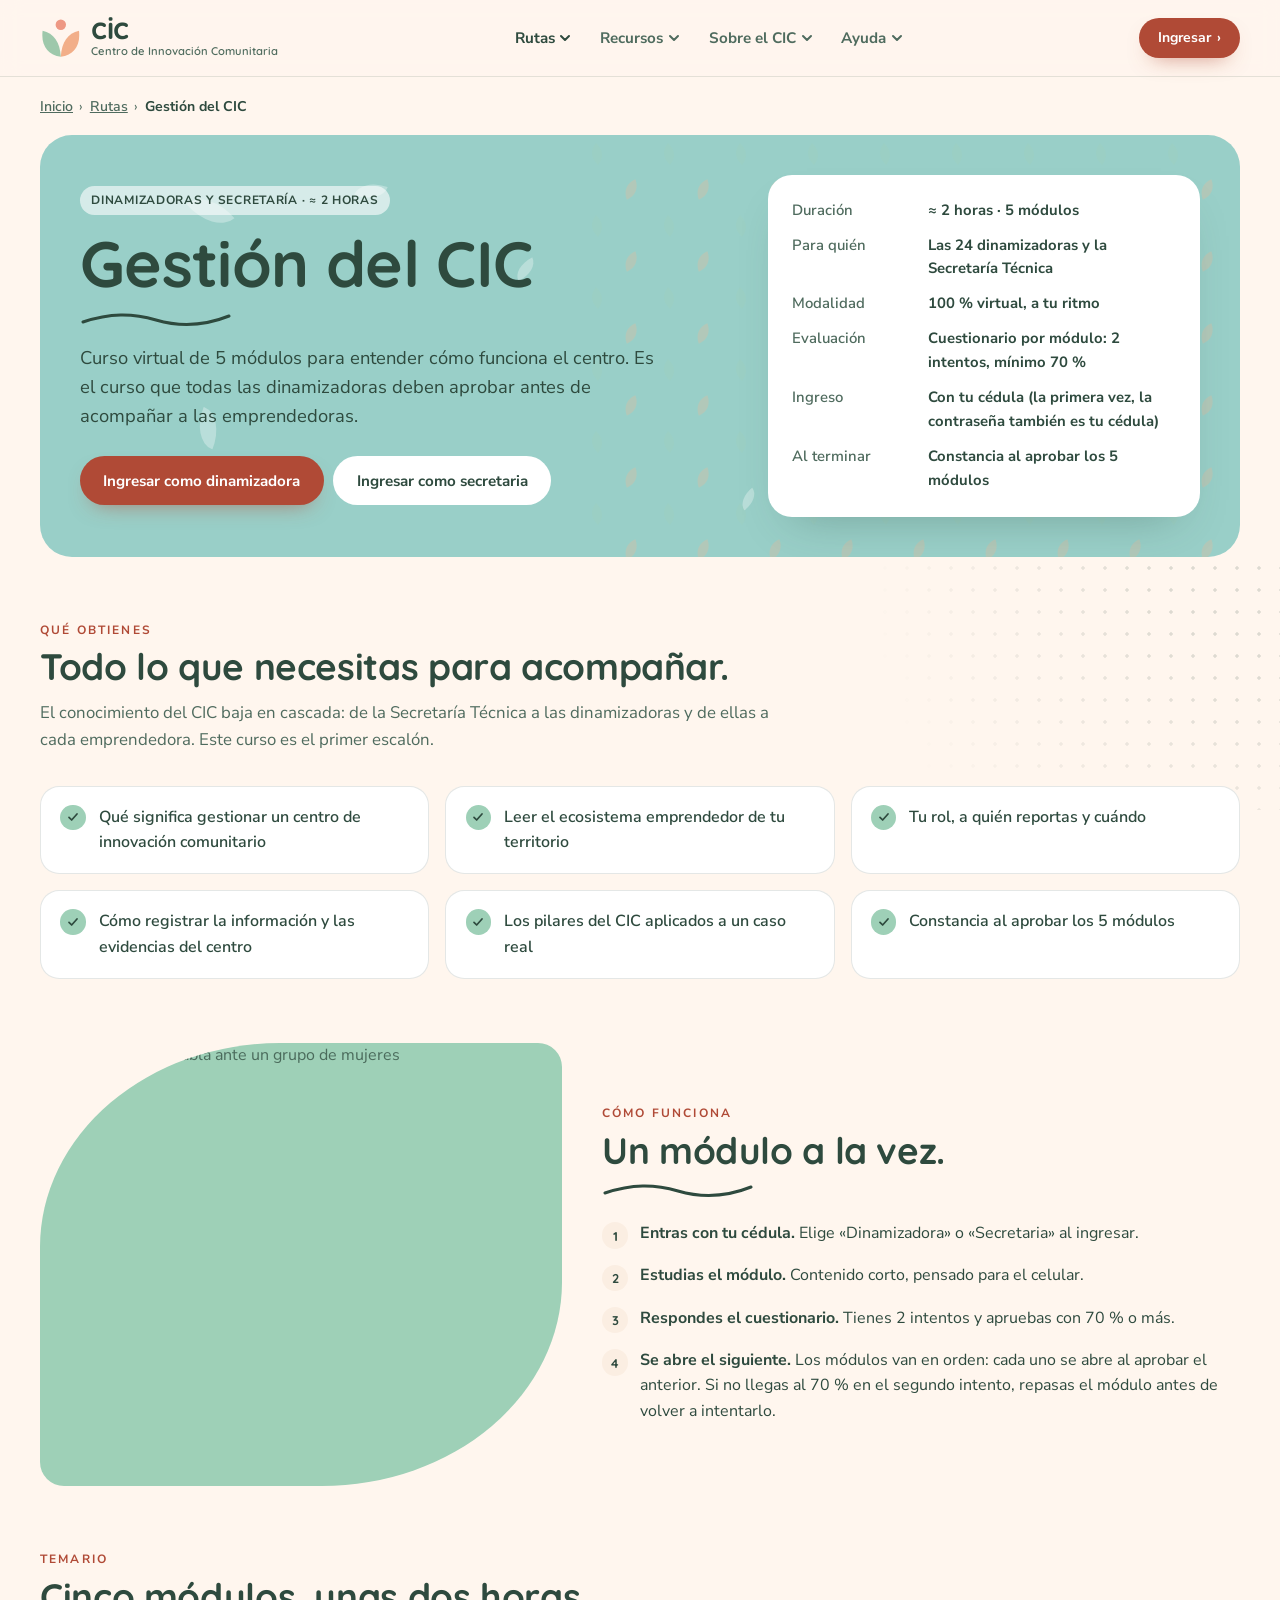
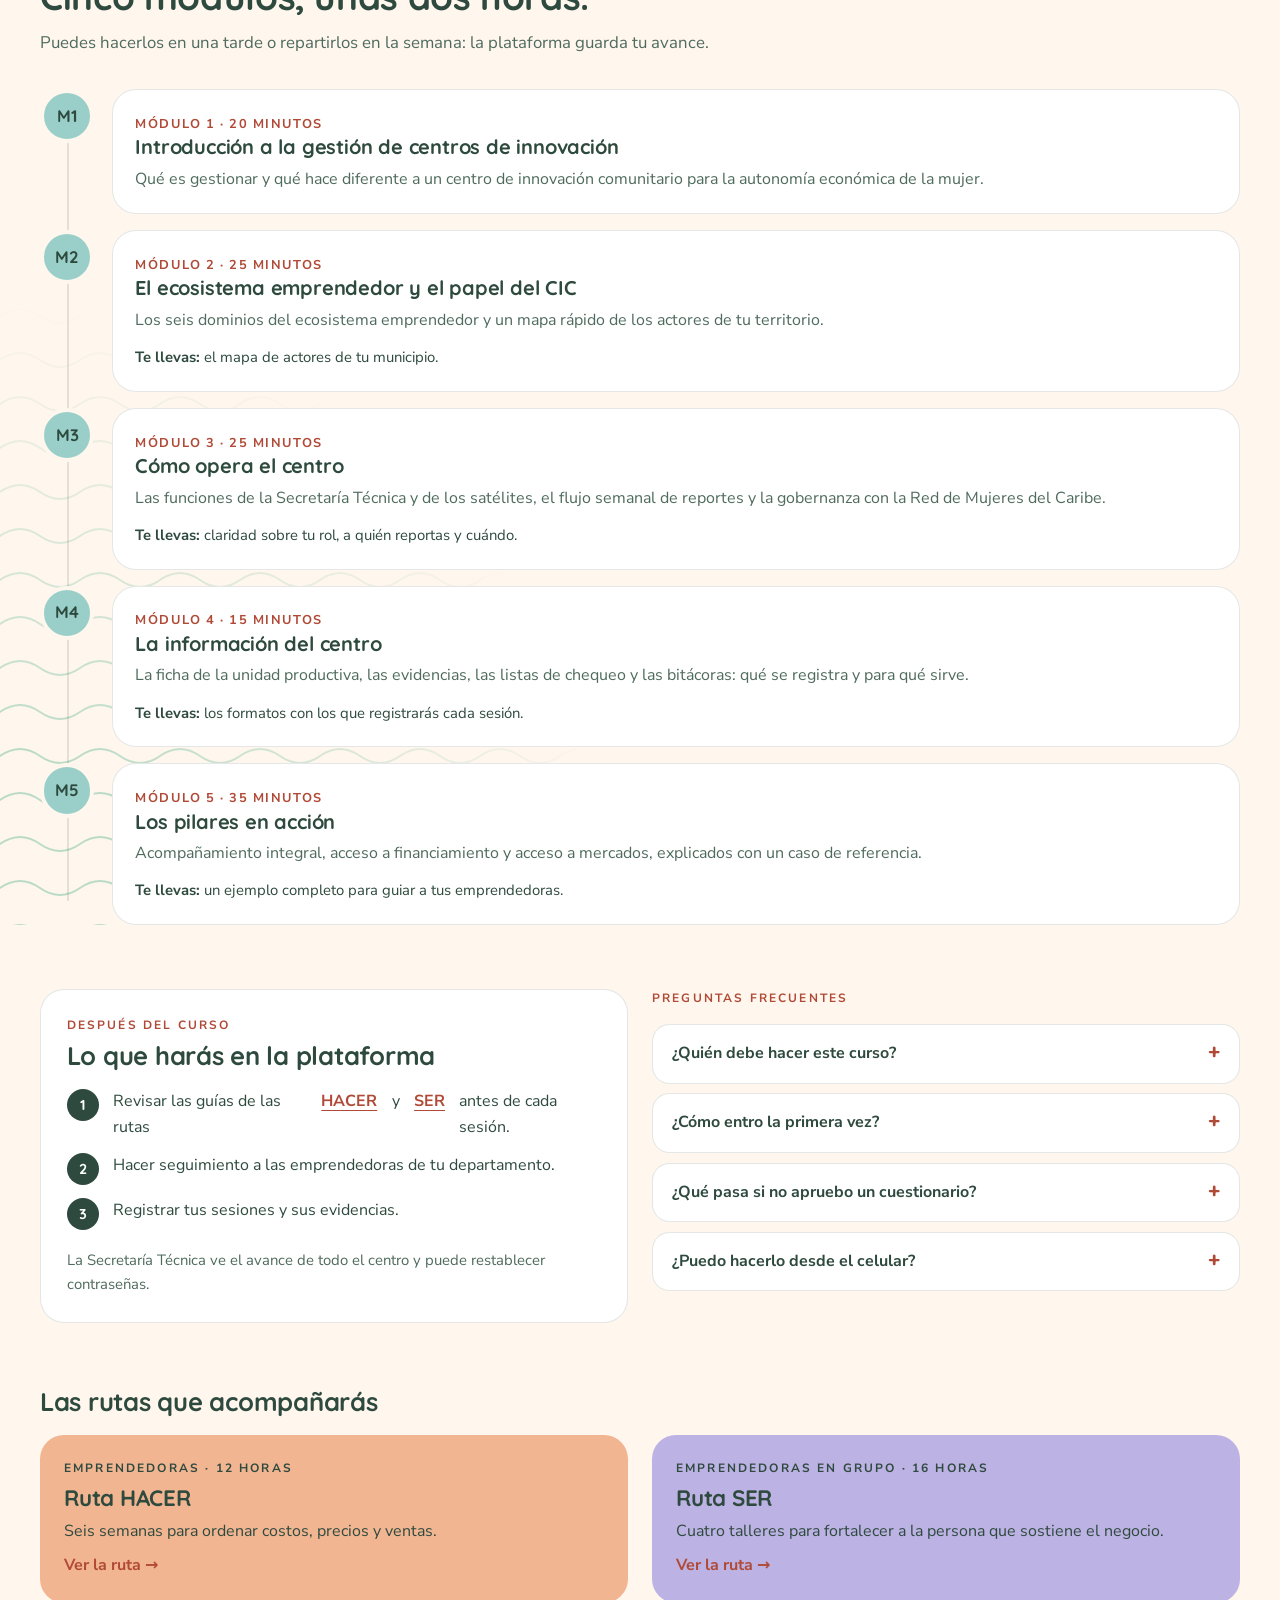
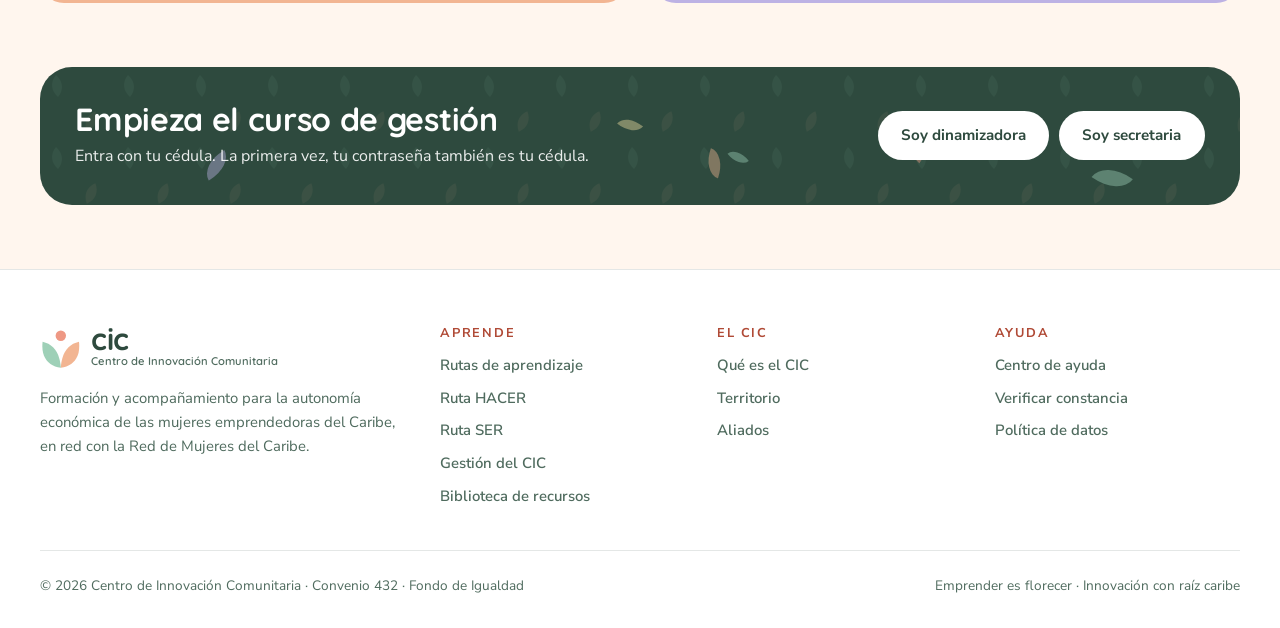
==== commit 8125f6e6: "Biblioteca de recursos, animaciones y efecto de clic Crea la página /recursos con las 13 plantillas," ====
--- a/rutas/gestion-cic/index.html
+++ b/rutas/gestion-cic/index.html
@@ -79,7 +79,16 @@
                         <li><a class="todas" href="../../#rutas">Ver todas las rutas</a></li>
                     </ul>
                 </div>
-                <a href="../../#recursos">Recursos</a>
+                <div class="submenu">
+                    <button type="button" class="submenu-btn" aria-expanded="false" aria-controls="sub-recursos">Recursos <svg aria-hidden="true"><use href="#flecha"/></svg></button>
+                    <ul id="sub-recursos" class="submenu-lista" hidden>
+                        <li><a href="../../recursos/"><span class="punto bg-mantequilla"></span><span><b>Biblioteca completa</b><small>13 plantillas gratuitas</small></span></a></li>
+                        <li><a href="../../recursos/#tema-finanzas"><span class="punto bg-menta"></span><span><b>Finanzas</b><small>Costos, precio y flujo de caja</small></span></a></li>
+                        <li><a href="../../recursos/#tema-ventas"><span class="punto bg-durazno"></span><span><b>Ventas</b><small>Clientes, tendencias y plan comercial</small></span></a></li>
+                        <li><a href="../../recursos/#punto-equilibrio"><span class="punto bg-coral"></span><span><b>Calculadora de punto de equilibrio</b><small>Cuánto necesitas vender al mes</small></span></a></li>
+                    </ul>
+                </div>
+
                 <div class="submenu">
                     <button type="button" class="submenu-btn" aria-expanded="false" aria-controls="sub-cic">Sobre el CIC <svg aria-hidden="true"><use href="#flecha"/></svg></button>
                     <ul id="sub-cic" class="submenu-lista" hidden>
@@ -117,7 +126,8 @@
 
         <div class="contenedor">
             <section class="ruta-heroe bg-agua" aria-labelledby="titulo-ruta">
-                <div class="patron-hojas" aria-hidden="true"></div>
+                <div class="patron-hojas animado" aria-hidden="true"></div>
+                <div class="hojas-flotantes" data-hojas="7" data-color="rgba(255,255,255,.75)" aria-hidden="true"></div>
                 <div class="ruta-heroe-grid">
                     <div>
                         <span class="chip" style="background:rgba(255,255,255,.6)">Dinamizadoras y Secretaría · ≈ 2 horas</span>
@@ -143,7 +153,8 @@
             </section>
         </div>
 
-        <section class="bloque" aria-labelledby="titulo-obtienes">
+        <section class="bloque con-decor" aria-labelledby="titulo-obtienes">
+            <div class="patron-puntos decor decor-derecha" aria-hidden="true"></div>
             <div class="contenedor">
                 <p class="eyebrow">Qué obtienes</p>
                 <h2 id="titulo-obtienes" style="margin-top:.4rem">Todo lo que necesitas para acompañar.</h2>
@@ -180,7 +191,8 @@
             </div>
         </section>
 
-        <section id="temario" class="bloque" aria-labelledby="titulo-temario">
+        <section id="temario" class="bloque con-decor" aria-labelledby="titulo-temario">
+            <div class="patron-ondas animado decor decor-izquierda" aria-hidden="true"></div>
             <div class="contenedor">
                 <p class="eyebrow">Temario</p>
                 <h2 id="titulo-temario" style="margin-top:.4rem">Cinco módulos, unas dos horas.</h2>
@@ -267,7 +279,8 @@
                 </div>
 
                 <div class="cta-banda">
-                    <div class="patron-hojas" aria-hidden="true"></div>
+                    <div class="patron-hojas animado" aria-hidden="true"></div>
+                    <div class="hojas-flotantes" data-hojas="6" aria-hidden="true"></div>
                     <div>
                         <h2>Empieza el curso de gestión</h2>
                         <p>Entra con tu cédula. La primera vez, tu contraseña también es tu cédula.</p>
@@ -293,7 +306,7 @@
                 </div>
                 <div>
                     <h2>Aprende</h2>
-                    <ul><li><a href="../../#rutas">Rutas de aprendizaje</a></li><li><a href="../hacer/">Ruta HACER</a></li><li><a href="../ser/">Ruta SER</a></li><li><a href="../gestion-cic/">Gestión del CIC</a></li><li><a href="../../#recursos">Biblioteca de recursos</a></li></ul>
+                    <ul><li><a href="../../#rutas">Rutas de aprendizaje</a></li><li><a href="../hacer/">Ruta HACER</a></li><li><a href="../ser/">Ruta SER</a></li><li><a href="../gestion-cic/">Gestión del CIC</a></li><li><a href="../../recursos/">Biblioteca de recursos</a></li></ul>
                 </div>
                 <div>
                     <h2>El CIC</h2>
--- a/assets/cic.css
+++ b/assets/cic.css
@@ -459,3 +459,101 @@
     .paso-ruta .numero { width: 2.6rem; height: 2.6rem; font-size: .85rem; }
     .linea::before { left: 1.3rem; }
 }
+
+/* ===== Movimiento, patrones y clic ===== */
+/* Fotos que respiran: un acercamiento lento y continuo */
+@keyframes respirar { from { transform: scale(1.03) translate(0, 0); } to { transform: scale(1.1) translate(-1.6%, -1.2%); } }
+.foto-duo { animation: respirar 18s ease-in-out infinite alternate; transform-origin: 60% 40%; will-change: transform; }
+/* La hoja cambia de forma al pasar el cursor */
+.hoja, .hoja-inv { transition: border-radius .9s cubic-bezier(.3, .7, .2, 1), transform .6s ease; }
+.hoja:hover { border-radius: 1.5rem 46% 1.5rem 46% / 1.5rem 46% 1.5rem 46%; }
+.hoja-inv:hover { border-radius: 46% 1.5rem 46% 1.5rem / 46% 1.5rem 46% 1.5rem; }
+/* Desplazamiento leve de las fotos al bajar (lo calcula sitio.js) */
+.paralaje { transform: translate3d(0, var(--desfase, 0px), 0); }
+
+/* Hojas flotantes decorativas (sitio.js las crea dentro de [data-hojas]) */
+.hojas-flotantes { position: absolute; inset: 0; pointer-events: none; overflow: hidden; z-index: 0; }
+.hojas-flotantes span { position: absolute; width: var(--t); height: calc(var(--t) * 1.55); background: var(--c); border-radius: 0 100% 0 100%; opacity: .5; transform: rotate(var(--g)); animation: flotar var(--d) ease-in-out var(--r) infinite; }
+@keyframes flotar {
+    0%, 100% { transform: translate(0, 0) rotate(var(--g)); }
+    50% { transform: translate(12px, -20px) rotate(calc(var(--g) + 22deg)); }
+}
+
+/* Patrones de fondo para algunas secciones */
+.con-decor { position: relative; overflow: hidden; }
+.con-decor > .contenedor { position: relative; z-index: 1; }
+.decor { position: absolute; pointer-events: none; z-index: 0; }
+.decor-derecha { top: 0; right: 0; width: 42%; height: 60%; -webkit-mask-image: radial-gradient(circle at 100% 0, #000 20%, transparent 70%); mask-image: radial-gradient(circle at 100% 0, #000 20%, transparent 70%); }
+.decor-izquierda { bottom: 0; left: 0; width: 45%; height: 65%; -webkit-mask-image: radial-gradient(circle at 0 100%, #000 20%, transparent 70%); mask-image: radial-gradient(circle at 0 100%, #000 20%, transparent 70%); }
+.decor-completo { inset: 0; -webkit-mask-image: linear-gradient(180deg, transparent, #000 25%, #000 75%, transparent); mask-image: linear-gradient(180deg, transparent, #000 25%, #000 75%, transparent); }
+.patron-puntos { background-image: radial-gradient(rgba(46, 74, 62, .16) 1.5px, transparent 1.8px); background-size: 22px 22px; }
+.patron-ondas { background-image: url("data:image/svg+xml,%3Csvg xmlns='http://www.w3.org/2000/svg' width='160' height='44' viewBox='0 0 160 44'%3E%3Cpath d='M0 22 Q 20 8 40 22 T 80 22 T 120 22 T 160 22' fill='none' stroke='%239ED0B7' stroke-width='2' stroke-linecap='round'/%3E%3C/svg%3E"); background-size: 160px 44px; opacity: .7; }
+.patron-durazno { background-image: radial-gradient(rgba(242, 181, 146, .55) 2px, transparent 2.4px); background-size: 26px 26px; }
+@keyframes deriva { to { background-position: 144px 72px; } }
+@keyframes deriva-ondas { to { background-position: 160px 0; } }
+.patron-hojas.animado { animation: deriva 60s linear infinite; }
+.patron-ondas.animado { animation: deriva-ondas 22s linear infinite; }
+
+/* El trazo firme se dibuja al aparecer */
+.js .trazo { clip-path: inset(0 100% 0 0); transition: clip-path 1.2s cubic-bezier(.6, .1, .2, 1) .25s; }
+.js .trazo.visible { clip-path: inset(0 0 0 0); }
+
+/* Apariciones escalonadas */
+.js .aparece { transition-delay: calc(var(--i, 0) * 90ms); }
+
+/* Botones: se hunden un poco al tocarlos */
+.btn:active { transform: translateY(1px) scale(.97); }
+.btn-primario:active { background: var(--bosque); }
+.btn-borde:active, .btn-claro:active { background: var(--menta); }
+
+/* Chispa del clic: un aro y pétalos de un color distinto al del botón */
+.chispa { position: fixed; z-index: 95; pointer-events: none; width: 12px; height: 12px; margin: -6px 0 0 -6px; border-radius: 50%; border: 2.5px solid var(--c); animation: chispa .6s ease-out forwards; }
+@keyframes chispa { from { transform: scale(.4); opacity: 1; } to { transform: scale(4.6); opacity: 0; } }
+.petalo { position: fixed; z-index: 95; pointer-events: none; width: 7px; height: 11px; margin: -5px 0 0 -3px; background: var(--c); border-radius: 0 100% 0 100%; animation: petalo .75s cubic-bezier(.2, .7, .3, 1) forwards; }
+@keyframes petalo { from { transform: translate(0, 0) rotate(var(--g)) scale(1); opacity: 1; } to { transform: translate(var(--x), var(--y)) rotate(calc(var(--g) + 120deg)) scale(.5); opacity: 0; } }
+
+/* ===== Biblioteca de recursos (página interna y adelanto en el inicio) ===== */
+.temas { display: grid; grid-template-columns: repeat(3, 1fr); gap: 1rem; }
+.tema { display: flex; align-items: center; gap: 1rem; padding: 1.1rem 1.2rem; background: #fff; border: 1px solid var(--linea); border-radius: 1.3rem; text-decoration: none; transition: transform .25s, box-shadow .25s; }
+.tema:hover { transform: translateY(-3px); box-shadow: var(--sombra); }
+.tema b { display: block; font: 700 1.1rem var(--titulo); }
+.tema small { color: var(--musgo); font-weight: 600; }
+.tema .icono { flex-shrink: 0; }
+@media (max-width: 860px) { .temas { grid-template-columns: repeat(2, 1fr); } }
+@media (max-width: 480px) { .temas { grid-template-columns: 1fr; } }
+.calc-destacada { display: grid; grid-template-columns: 1fr auto; gap: 1.5rem; align-items: center; margin-top: 1.5rem; padding: 1.6rem 1.8rem; border-radius: 1.6rem; background: var(--mantequilla); position: relative; overflow: hidden; }
+.calc-destacada > * { position: relative; }
+.calc-destacada h3 { font-size: 1.4rem; }
+.calc-destacada p { margin-top: .3rem; }
+@media (max-width: 680px) { .calc-destacada { grid-template-columns: 1fr; } }
+.biblio-heroe { position: relative; overflow: hidden; margin-top: 1rem; border-radius: 2rem; padding: 2.5rem; background: var(--crema-2); }
+.biblio-heroe > .contenido { position: relative; z-index: 1; max-width: 46rem; }
+.biblio-heroe h1 { font-size: clamp(2.3rem, 5.5vw, 3.6rem); margin-top: .8rem; }
+.biblio-heroe .lead { font-size: 1.12rem; margin-top: 1rem; color: var(--musgo); }
+.biblio-cifras { display: flex; flex-wrap: wrap; gap: .6rem 1.6rem; margin-top: 1.4rem; font-weight: 700; }
+.biblio-cifras b { font: 700 1.6rem var(--titulo); margin-right: .3rem; }
+.biblio-buscar { margin-top: 1.6rem; max-width: 30rem; position: relative; }
+.biblio-buscar .campo { padding-left: 2.8rem; min-height: 3.2rem; border-radius: 999px; }
+.biblio-buscar svg { position: absolute; left: 1rem; top: 50%; transform: translateY(-50%); width: 1.2rem; height: 1.2rem; color: var(--musgo); }
+@media (max-width: 680px) { .biblio-heroe { padding: 1.6rem; border-radius: 1.5rem; } }
+.recurso { scroll-margin-top: 6rem; transition: transform .25s, box-shadow .25s; }
+.recurso:hover { transform: translateY(-3px); box-shadow: var(--sombra); }
+.recurso:target { box-shadow: 0 0 0 3px var(--coralp); }
+.recurso .para { font-size: .9rem; color: var(--bosque); }
+.calculadora-grande { display: grid; grid-template-columns: 1fr 1fr; gap: 2rem; align-items: start; scroll-margin-top: 6rem; }
+.calculadora-grande .calculadora { margin-top: 0; background: #fff; padding: 1.4rem; }
+.formula { margin-top: 1rem; background: #fff; border-radius: 1rem; padding: 1rem 1.2rem; font: 700 1.05rem var(--titulo); text-align: center; }
+@media (max-width: 860px) { .calculadora-grande { grid-template-columns: 1fr; } }
+
+@media (prefers-reduced-motion: reduce) {
+    .foto-duo, .hojas-flotantes span, .patron-hojas.animado, .patron-ondas.animado { animation: none; }
+    .paralaje { transform: none; }
+    .js .trazo { clip-path: none; transition: none; }
+    .chispa, .petalo { display: none; }
+    .hoja, .hoja-inv, .tema, .recurso { transition: none; }
+}
+.js .recurso.aparece.visible:hover, .js .tema.aparece.visible:hover, .js .otra-ruta.aparece.visible:hover { transform: translateY(-3px); }
+@media (prefers-reduced-motion: reduce) { .js .recurso.aparece.visible:hover, .js .tema.aparece.visible:hover, .js .otra-ruta.aparece.visible:hover { transform: none; } }
+/* El contenido siempre por encima de las hojas y los patrones decorativos */
+.heroe > .contenedor, .territorio > .contenedor, .ruta-heroe-grid, .cta-banda > div:not(.hojas-flotantes):not(.patron-hojas), .cta-banda > a, .calc-destacada > div:not(.hojas-flotantes), .calc-destacada > a { position: relative; z-index: 1; }
+.hojas-flotantes span { opacity: .42; }
